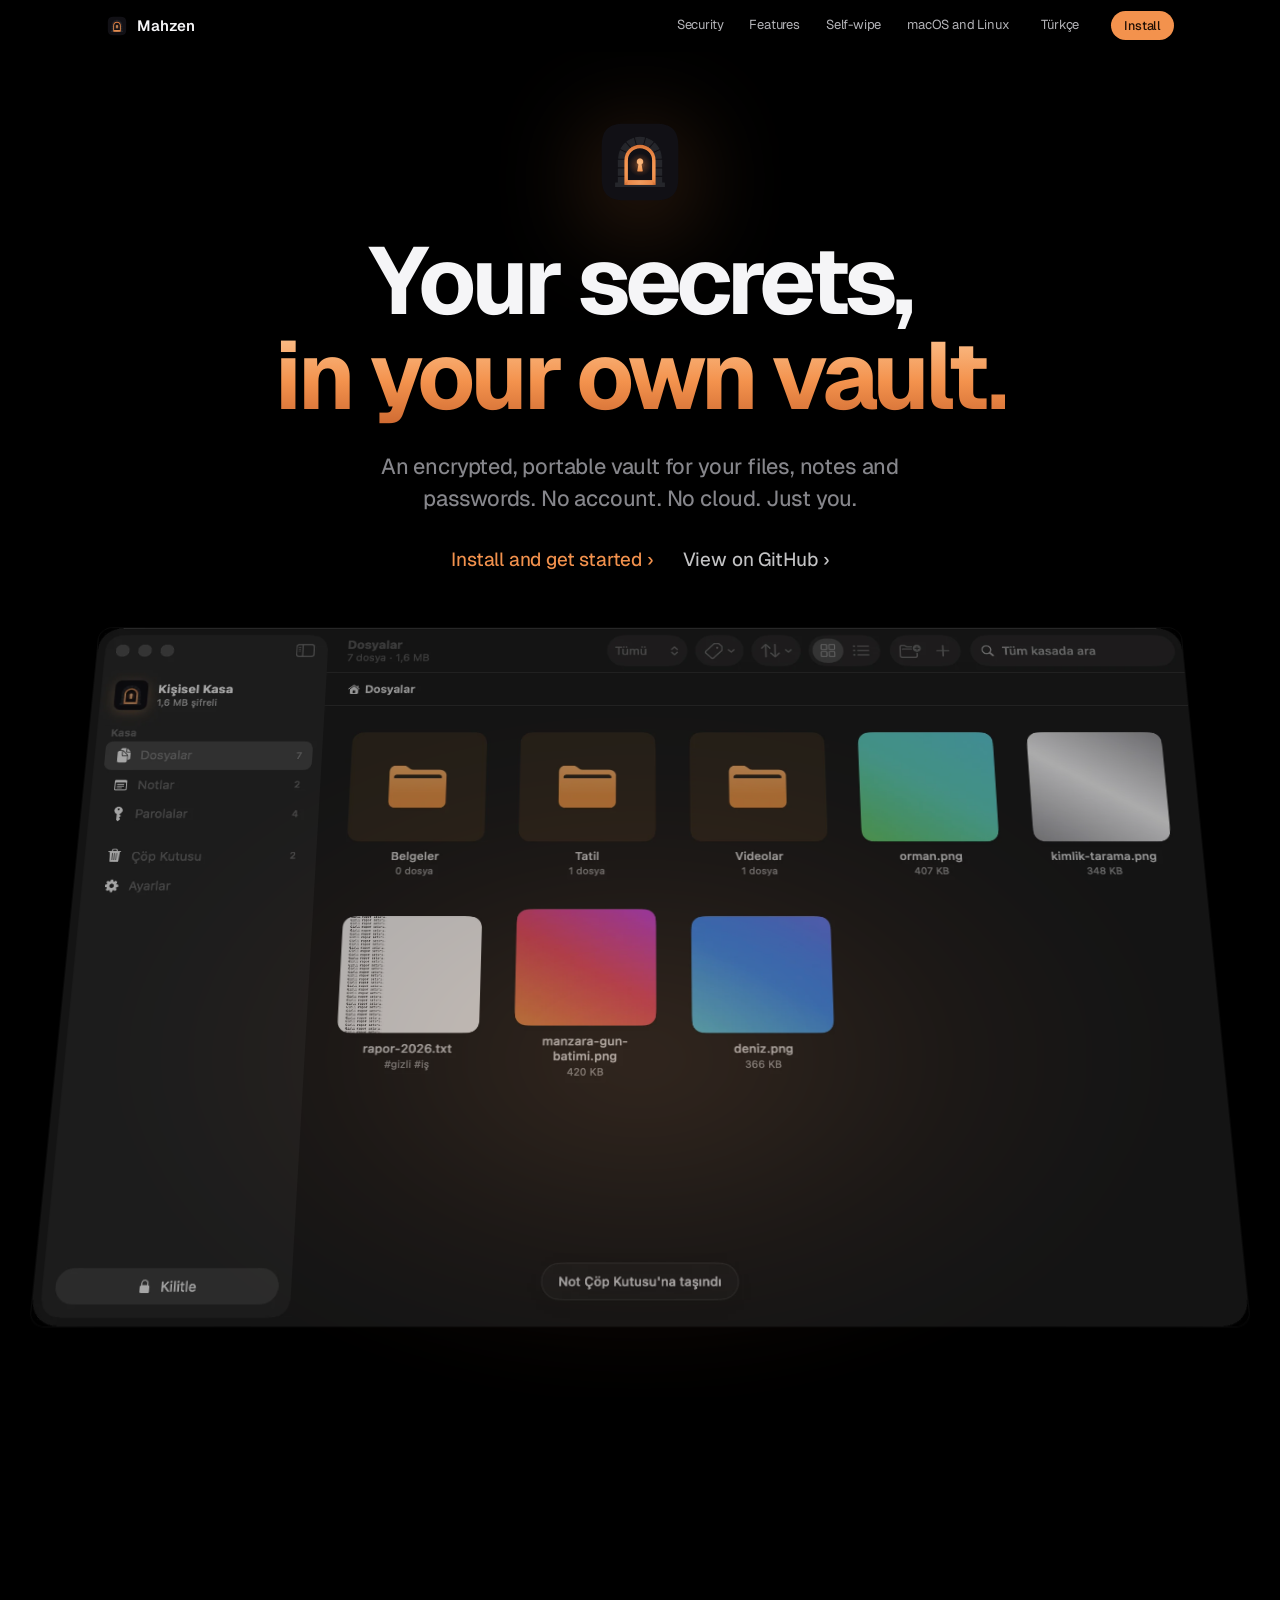
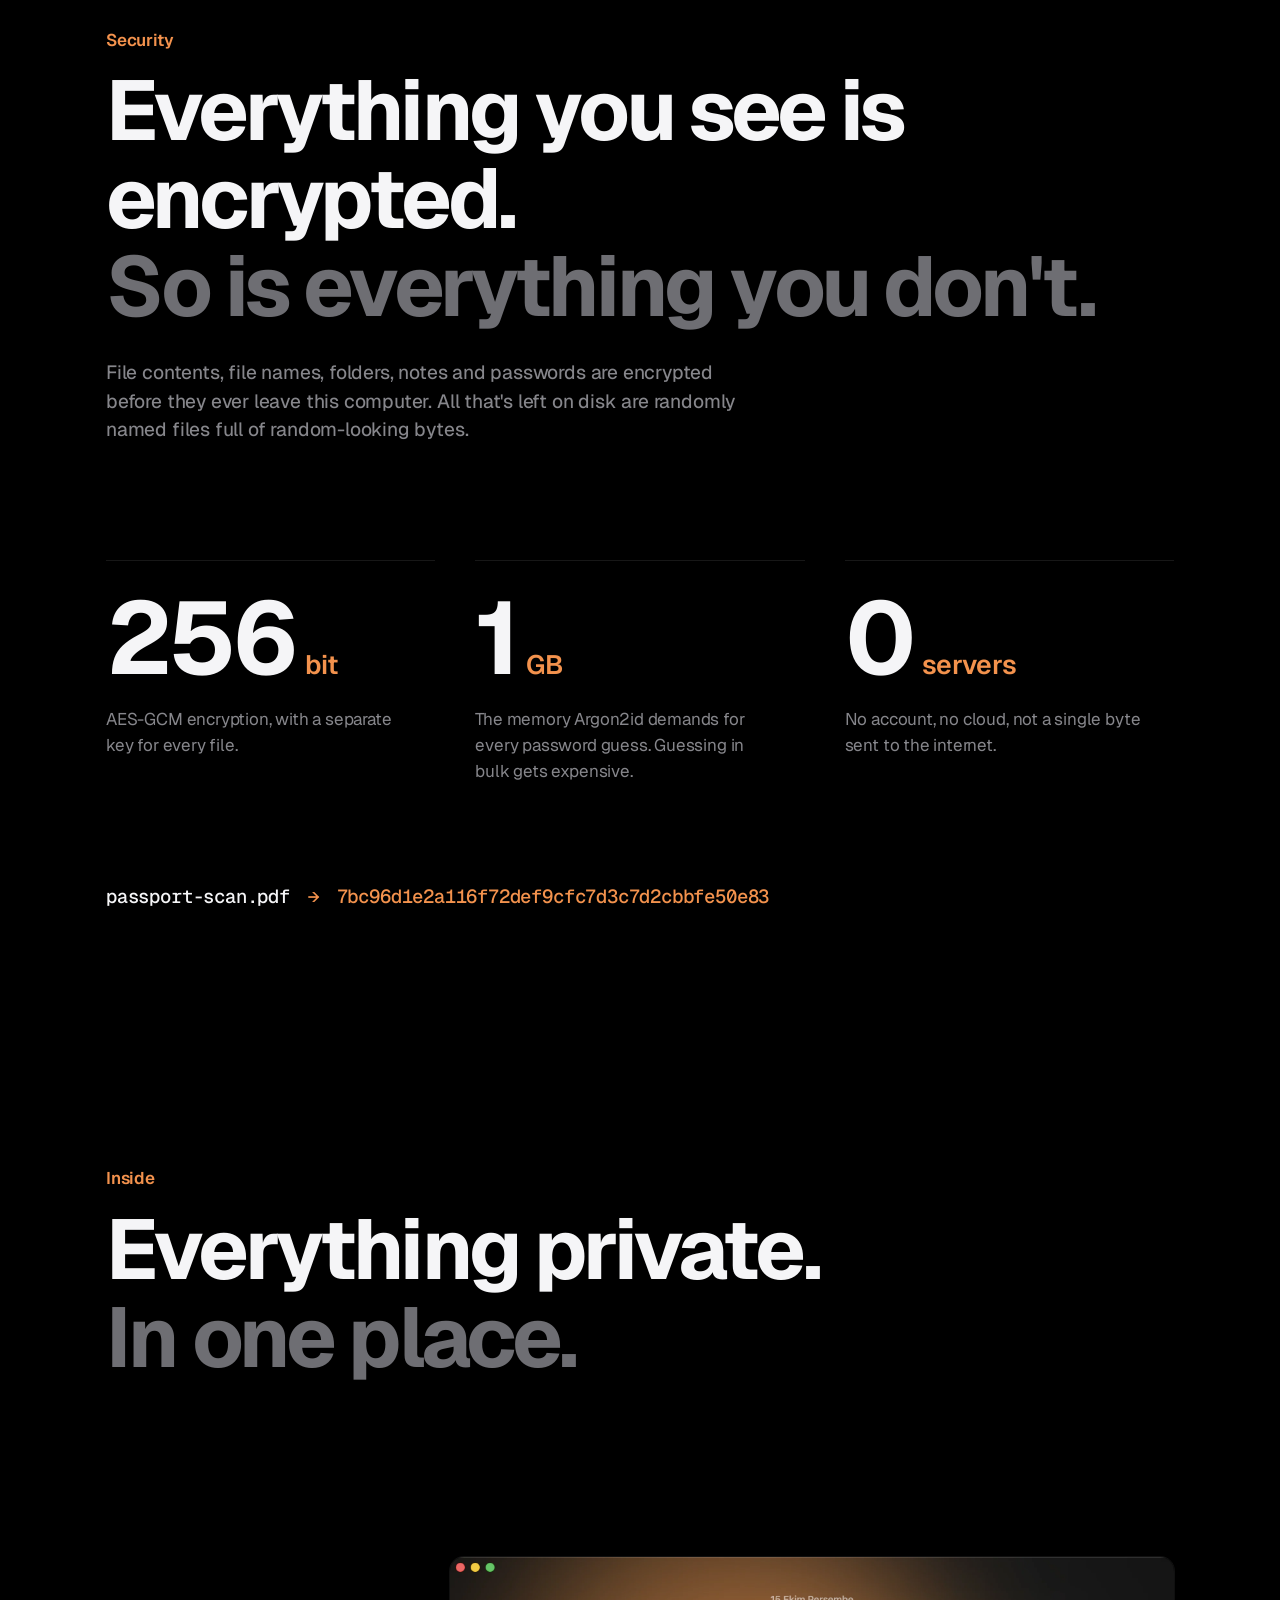
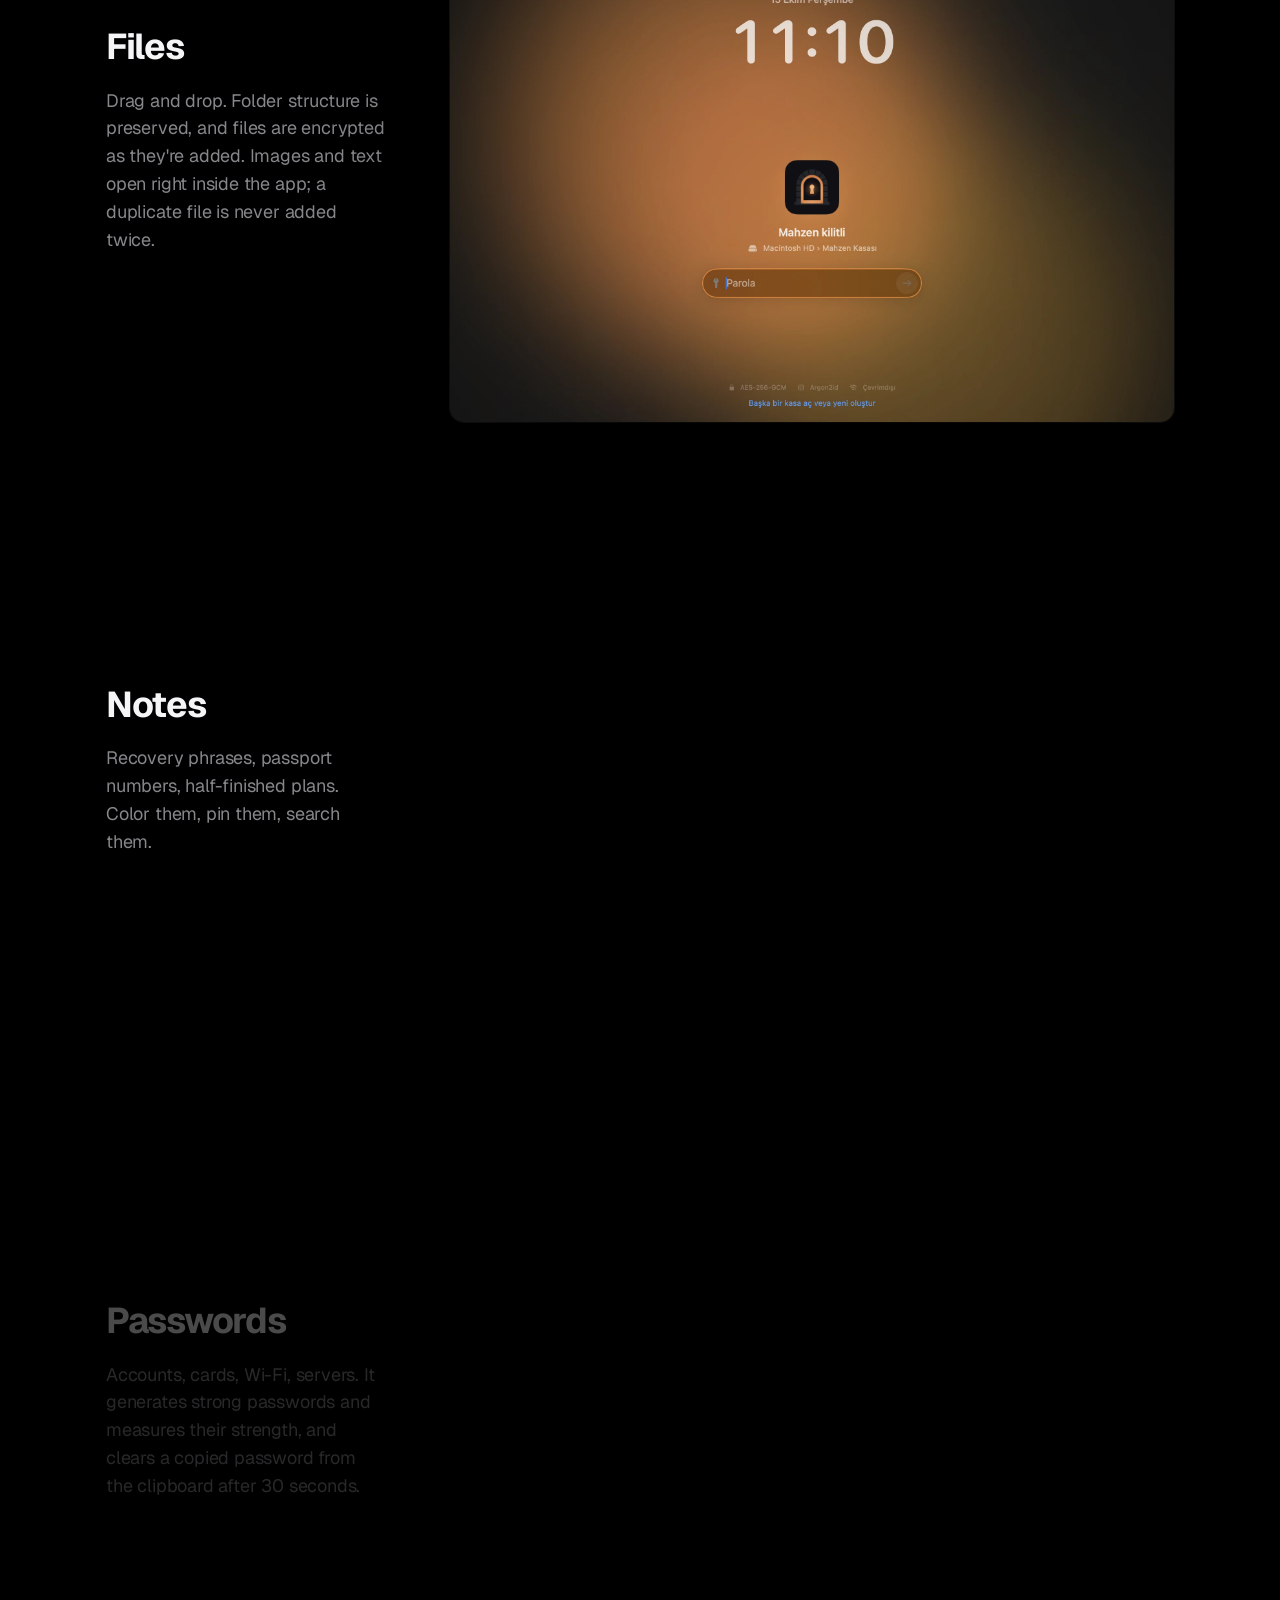
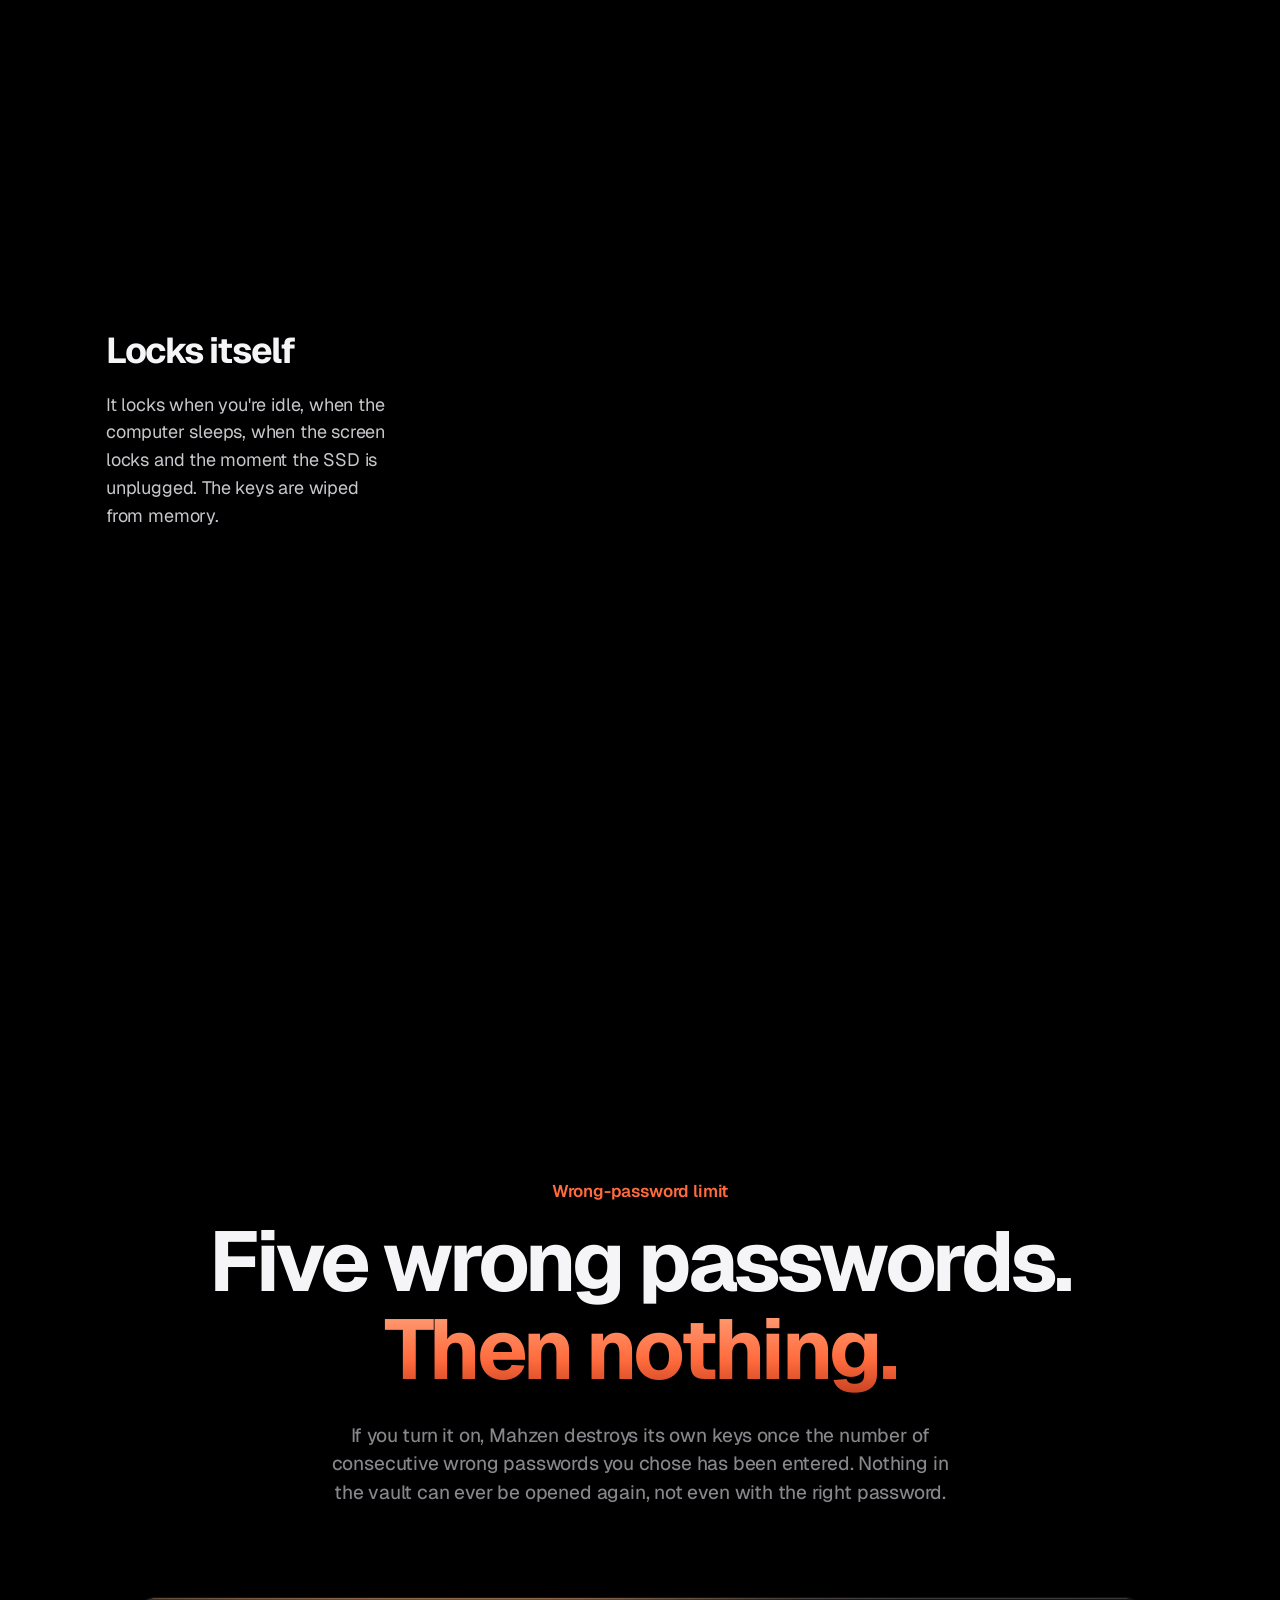
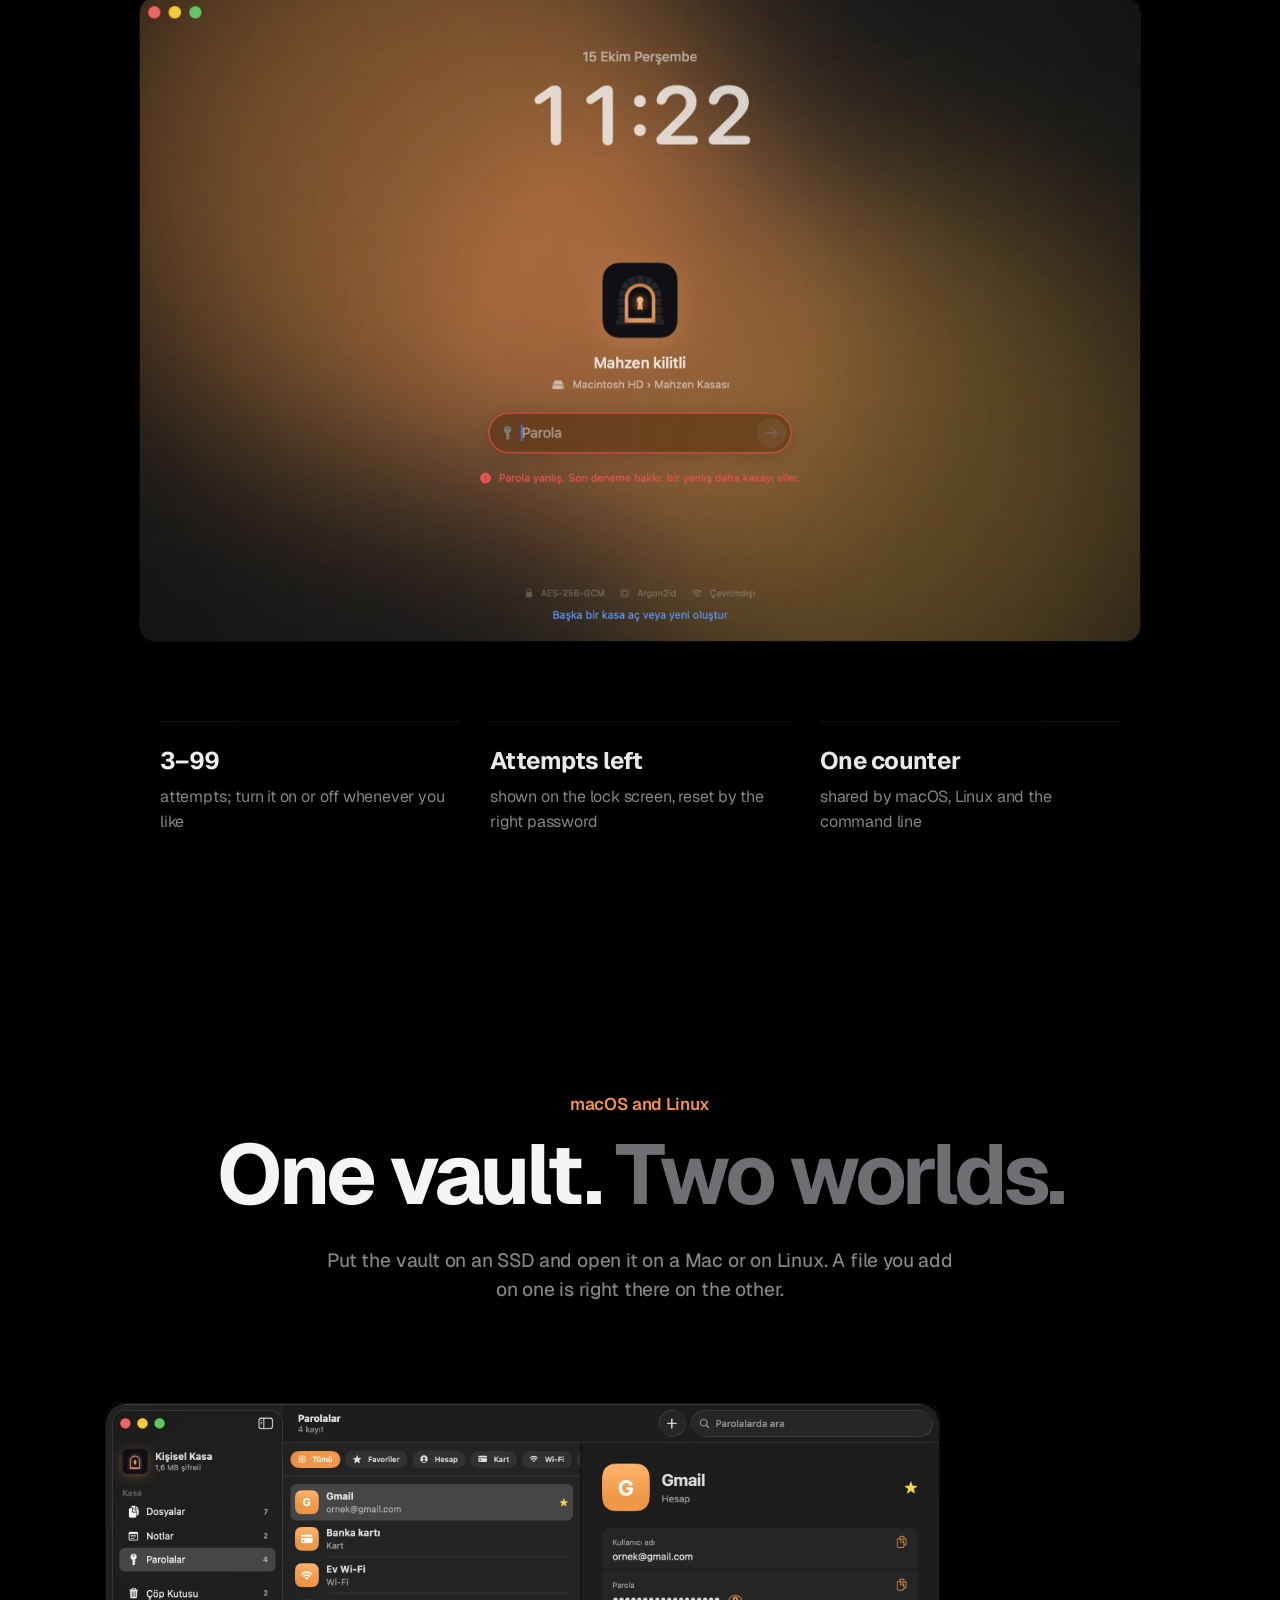
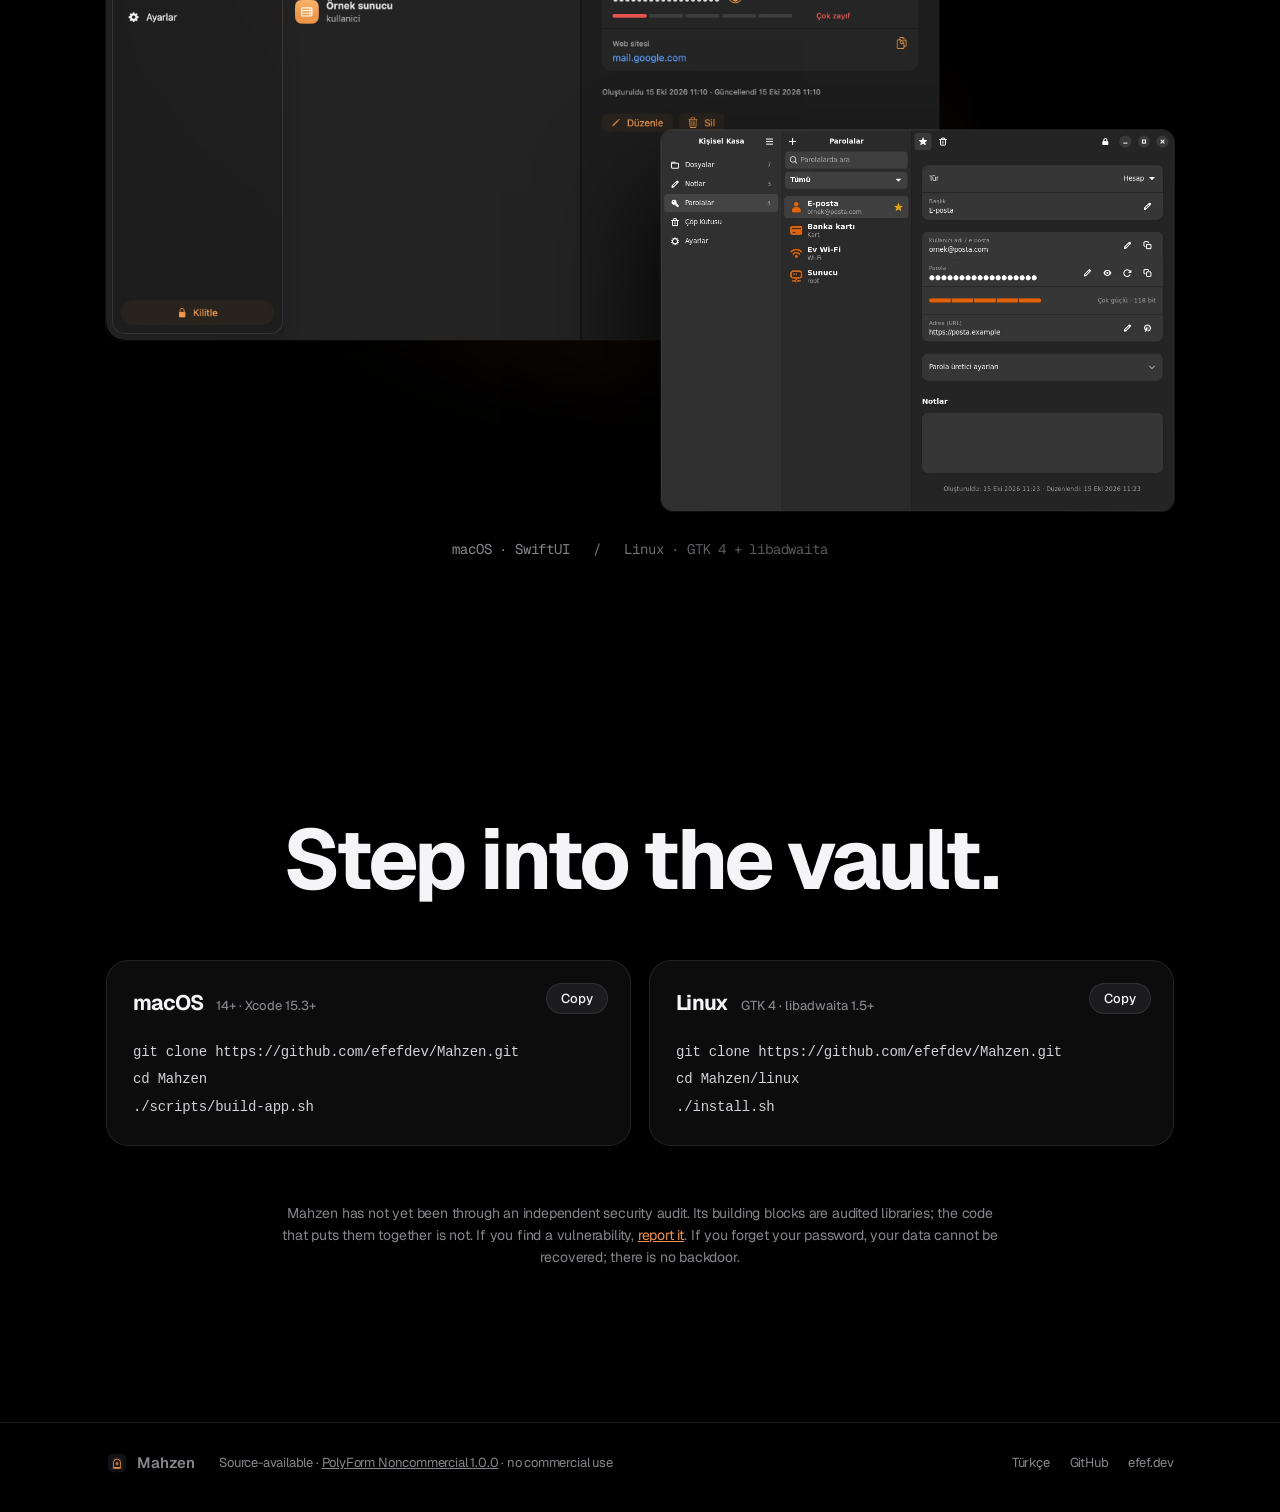
==== site/en/index.html @ 09caa836 "Tanıtım sitesi: İngilizce sayfa (/en/) ve dil bağlantısı" ====
<!doctype html>
<html lang="en">
<head>
  <meta charset="utf-8">
  <meta name="viewport" content="width=device-width, initial-scale=1">
  <title>Mahzen — Your secrets, in your own vault.</title>
  <meta name="description" content="Mahzen is an offline vault that keeps your files, notes and passwords in a single encrypted folder. AES-256-GCM and Argon2id. macOS and Linux.">
  <meta name="theme-color" content="#000000">
  <link rel="canonical" href="https://mahzen.efef.dev/en/">
  <link rel="alternate" hreflang="tr" href="https://mahzen.efef.dev/">
  <link rel="alternate" hreflang="en" href="https://mahzen.efef.dev/en/">
  <link rel="alternate" hreflang="x-default" href="https://mahzen.efef.dev/">
  <link rel="icon" href="../img/mahzen-logo.svg" type="image/svg+xml">
  <meta property="og:type" content="website">
  <meta property="og:locale" content="en_US">
  <meta property="og:locale:alternate" content="tr_TR">
  <meta property="og:url" content="https://mahzen.efef.dev/en/">
  <meta property="og:title" content="Mahzen — Your secrets, in your own vault.">
  <meta property="og:description" content="An offline, encrypted, portable vault for files, notes and passwords. macOS and Linux.">
  <meta property="og:image" content="https://mahzen.efef.dev/img/og.png">
  <meta name="twitter:card" content="summary_large_image">
  <link rel="preconnect" href="https://fonts.googleapis.com">
  <link rel="preconnect" href="https://fonts.gstatic.com" crossorigin>
  <link href="https://fonts.googleapis.com/css2?family=Geist:wght@300..800&family=Geist+Mono:wght@400;500&display=swap" rel="stylesheet">
  <link rel="stylesheet" href="../style.css">
</head>
<body>
  <header class="nav" id="nav">
    <div class="nav-in">
      <a class="brand" href="#top" aria-label="Mahzen, back to top"><img src="../img/mahzen-logo.svg" alt="" width="22" height="22">Mahzen</a>
      <nav aria-label="Sections">
        <a href="#security">Security</a>
        <a href="#features">Features</a>
        <a href="#wipe">Self-wipe</a>
        <a href="#systems">macOS and Linux</a>
      </nav>
      <a class="nav-dil" href="../" lang="tr" hreflang="tr" data-dil="tr">Türkçe</a>
      <a class="nav-btn" href="#install">Install</a>
    </div>
  </header>

  <main id="top">
    <!-- 1. INTRO -->
    <section class="hero">
      <div class="hero-copy">
        <img class="hero-icon" src="../img/mahzen-logo.svg" alt="Mahzen logo" width="112" height="112">
        <h1>Your secrets, <br class="br-m"><span class="glow-text nowrap">in your own vault.</span></h1>
        <p class="hero-sub">An encrypted, portable vault for your files, notes and passwords.
          <span class="nowrap">No account. No cloud.</span> <span class="nowrap">Just you.</span></p>
        <p class="links">
          <a class="link-fire" href="#install">Install and get started <span aria-hidden="true">›</span></a>
          <a class="link" href="https://github.com/efefdev/Mahzen" rel="noopener">View on GitHub <span aria-hidden="true">›</span></a>
        </p>
      </div>
      <div class="stage" id="heroStage">
        <div class="stage-light" aria-hidden="true"></div>
        <img class="shot shot-hero" src="../img/mac-dosyalar.webp" alt="Mahzen's Files screen on macOS" width="2240" height="1440" fetchpriority="high">
      </div>
    </section>

    <!-- 2. SECURITY, IN NUMBERS -->
    <section class="statement" id="security">
      <p class="eyebrow">Security</p>
      <h2 class="big">Everything you see is encrypted.<br><span class="dim">So is everything you don't.</span></h2>
      <p class="statement-sub">File contents, file names, folders, notes and passwords are encrypted before they ever leave this computer.
        All that's left on disk are randomly named files full of random-looking bytes.</p>

      <dl class="numbers">
        <div><dt><span class="count" data-to="256">256</span><small>bit</small></dt><dd>AES-GCM encryption, with a separate key for every file.</dd></div>
        <div><dt><span class="count" data-to="1">1</span><small>GB</small></dt><dd>The memory Argon2id demands for every password guess. Guessing in bulk gets expensive.</dd></div>
        <div><dt><span class="count" data-to="0">0</span><small>servers</small></dt><dd>No account, no cloud, not a single byte sent to the internet.</dd></div>
      </dl>

      <div class="cipher-line" aria-hidden="true">
        <span class="cl-plain" id="clText">passport-scan.pdf</span>
        <span class="cl-arrow">→</span>
        <span class="cl-hex" id="clHex">3f9a…</span>
      </div>
    </section>

    <!-- 3. FEATURES: fixed screen, changing content -->
    <section class="tour" id="features">
      <div class="tour-head">
        <p class="eyebrow">Inside</p>
        <h2 class="big">Everything private.<br><span class="dim">In one place.</span></h2>
      </div>
      <div class="tour-grid">
        <div class="tour-steps">
          <article class="step" data-shot="0">
            <h3>Files</h3>
            <p>Drag and drop. Folder structure is preserved, and files are encrypted as they're added. Images and text
              open right inside the app; a duplicate file is never added twice.</p>
          </article>
          <article class="step" data-shot="1">
            <h3>Notes</h3>
            <p>Recovery phrases, passport numbers, half-finished plans. Color them, pin them, search them.</p>
          </article>
          <article class="step" data-shot="2">
            <h3>Passwords</h3>
            <p>Accounts, cards, Wi-Fi, servers. It generates strong passwords and measures their strength, and clears
              a copied password from the clipboard after 30 seconds.</p>
          </article>
          <article class="step" data-shot="3">
            <h3>Locks itself</h3>
            <p>It locks when you're idle, when the computer sleeps, when the screen locks and the moment the SSD is
              unplugged. The keys are wiped from memory.</p>
          </article>
        </div>
        <div class="tour-sticky">
          <div class="tour-frame">
            <div class="stage-light small" aria-hidden="true"></div>
            <img class="shot tour-shot is-on" src="../img/mac-dosyalar.webp" alt="Files screen" width="2240" height="1440" loading="lazy">
            <img class="shot tour-shot" src="../img/mac-notlar.webp" alt="Notes screen" width="2240" height="1440" loading="lazy">
            <img class="shot tour-shot" src="../img/mac-parolalar.webp" alt="Passwords screen" width="2240" height="1440" loading="lazy">
            <img class="shot tour-shot" src="../img/mac-kilit.webp" alt="Lock screen" width="2240" height="1440" loading="lazy">
          </div>
        </div>
      </div>
    </section>

    <!-- 4. SELF-WIPE -->
    <section class="wipe" id="wipe">
      <div class="wipe-copy">
        <p class="eyebrow ember">Wrong-password limit</p>
        <h2 class="big">Five wrong passwords.<br><span class="ember-text">Then nothing.</span></h2>
        <p class="statement-sub">If you turn it on, Mahzen destroys its own keys once the number of consecutive wrong passwords
          you chose has been entered. Nothing in the vault can ever be opened again, not even with the right password.</p>
      </div>
      <div class="wipe-stage">
        <div class="stage-light ember" aria-hidden="true"></div>
        <img class="shot" src="../img/mac-son-hak.webp" alt="Lock screen: Wrong password. Last attempt: one more wrong password erases the vault." width="2240" height="1440" loading="lazy">
      </div>
      <ul class="facts">
        <li><b>3–99</b><span>attempts; turn it on or off whenever you like</span></li>
        <li><b>Attempts left</b><span>shown on the lock screen, reset by the right password</span></li>
        <li><b>One counter</b><span>shared by macOS, Linux and the command line</span></li>
      </ul>
    </section>

    <!-- 5. TWO SYSTEMS -->
    <section class="systems" id="systems">
      <p class="eyebrow">macOS and Linux</p>
      <h2 class="big">One vault. <span class="dim">Two worlds.</span></h2>
      <p class="statement-sub center">Put the vault on an SSD and open it on a Mac or on Linux. A file you add on one
        is right there on the other.</p>
      <div class="pair">
        <img class="shot pair-back" src="../img/linux-parolalar.webp" alt="Mahzen's Passwords screen on Linux" width="1024" height="760" loading="lazy">
        <img class="shot pair-front" src="../img/mac-parolalar.webp" alt="Mahzen's Passwords screen on macOS" width="2240" height="1440" loading="lazy">
      </div>
      <p class="caption">macOS · SwiftUI &nbsp;&nbsp;/&nbsp;&nbsp; Linux · GTK 4 + libadwaita</p>
    </section>

    <!-- 6. INSTALL -->
    <section class="install" id="install">
      <h2 class="big">Step into the vault.</h2>
      <div class="install-grid">
        <div class="cmd">
          <p class="cmd-os">macOS <small>14+ · Xcode 15.3+</small></p>
          <pre><code>git clone https://github.com/efefdev/Mahzen.git
cd Mahzen
./scripts/build-app.sh</code></pre>
          <button class="copy" data-copy="git clone https://github.com/efefdev/Mahzen.git && cd Mahzen && ./scripts/build-app.sh">Copy</button>
        </div>
        <div class="cmd">
          <p class="cmd-os">Linux <small>GTK 4 · libadwaita 1.5+</small></p>
          <pre><code>git clone https://github.com/efefdev/Mahzen.git
cd Mahzen/linux
./install.sh</code></pre>
          <button class="copy" data-copy="git clone https://github.com/efefdev/Mahzen.git && cd Mahzen/linux && ./install.sh">Copy</button>
        </div>
      </div>
      <p class="fine">Mahzen has not yet been through an independent security audit. Its building blocks are audited libraries;
        the code that puts them together is not. If you find a vulnerability, <a href="https://github.com/efefdev/Mahzen/blob/main/SECURITY.en.md" rel="noopener">report it</a>.
        If you forget your password, your data cannot be recovered; there is no backdoor.</p>
    </section>
  </main>

  <footer class="footer">
    <div class="footer-in">
      <a class="brand" href="#top"><img src="../img/mahzen-logo.svg" alt="" width="22" height="22">Mahzen</a>
      <p>Source-available · <a href="https://github.com/efefdev/Mahzen/blob/main/LICENSE" rel="noopener">PolyForm Noncommercial 1.0.0</a> · no commercial use</p>
      <p class="footer-links"><a href="../" lang="tr" hreflang="tr" data-dil="tr">Türkçe</a><a href="https://github.com/efefdev/Mahzen" rel="noopener">GitHub</a><a href="https://efef.dev" rel="noopener">efef.dev</a></p>
    </div>
  </footer>

  <script src="../main.js" defer></script>
</body>
</html>
---- site/style.css ----
/* Mahzen tanıtım sitesi — premium ve sade; siyah zemin, turuncu ışık */

:root {
  --bg: #000;
  --text: #f5f5f7;
  --muted: #86868b;
  --faint: #6e6e73;
  --line: rgba(255, 255, 255, 0.09);
  --fire: #f3924d;
  --fire-hi: #ffb877;
  --fire-lo: #c55f2a;
  --ember: #ff6b3d;
  --sans: "Geist", -apple-system, BlinkMacSystemFont, "SF Pro Display", system-ui, sans-serif;
  --mono: "Geist Mono", ui-monospace, "SF Mono", monospace;
  --pad: clamp(22px, 5vw, 56px);
  --max: 1180px;
  --h: 0; /* giriş görselinin açılma ilerlemesi (0…1) */
}

* { box-sizing: border-box; }
html { scroll-behavior: smooth; -webkit-text-size-adjust: 100%; overflow-x: clip; }
body {
  margin: 0; background: var(--bg); color: var(--text);
  font: 400 17px/1.55 var(--sans); letter-spacing: -0.011em;
  -webkit-font-smoothing: antialiased; text-rendering: optimizeLegibility;
}
img { display: block; max-width: 100%; height: auto; }
a { color: inherit; }
::selection { background: var(--fire); color: #1a0d05; }
:focus-visible { outline: 2px solid var(--fire); outline-offset: 4px; border-radius: 6px; }
.nowrap { white-space: nowrap; }
.br-m { display: none; }
@media (max-width: 700px) { .hero h1 .nowrap { white-space: normal; } .br-m { display: inline; } }

/* ÜST ÇUBUK */
.nav {
  position: fixed; inset: 0 0 auto; z-index: 50; height: 52px;
  background: rgba(0, 0, 0, 0.72);
  backdrop-filter: saturate(180%) blur(20px); -webkit-backdrop-filter: saturate(180%) blur(20px);
  border-bottom: 1px solid transparent; transition: border-color .3s;
}
.nav.scrolled { border-bottom-color: var(--line); }
.nav-in { display: flex; align-items: center; gap: 32px; height: 100%; max-width: var(--max); margin: 0 auto; padding: 0 var(--pad); }
.brand { display: inline-flex; align-items: center; gap: 9px; font-weight: 600; font-size: 15px; text-decoration: none; letter-spacing: -.01em; }
.brand img { border-radius: 6px; }
.nav nav { display: flex; gap: 26px; margin-left: auto; }
.nav nav a { font-size: 13px; color: #d2d2d7; text-decoration: none; opacity: .85; transition: opacity .2s, color .2s; }
.nav nav a:hover { opacity: 1; color: #fff; }
.nav-dil { font-size: 13px; color: #d2d2d7; text-decoration: none; opacity: .85; transition: opacity .2s, color .2s; }
.nav-dil:hover { opacity: 1; color: #fff; }
.nav-btn {
  font-size: 12.5px; font-weight: 500; text-decoration: none; padding: 5px 13px; border-radius: 999px;
  background: var(--fire); color: #1d0e04; transition: background .2s;
}
.nav-btn:hover { background: var(--fire-hi); }

/* ORTAK */
.eyebrow { margin: 0 0 14px; font-size: 17px; font-weight: 600; color: var(--fire); letter-spacing: -.01em; }
.eyebrow.ember { color: var(--ember); }
.big {
  margin: 0; font-weight: 700; letter-spacing: -0.045em; line-height: 1.04;
  font-size: clamp(42px, 6.6vw, 92px);
}
.dim { color: var(--faint); }
.statement-sub { max-width: 640px; margin: 28px 0 0; color: var(--muted); font-size: clamp(17px, 1.5vw, 21px); line-height: 1.5; font-weight: 450; }
.statement-sub.center { margin-inline: auto; text-align: center; }
.shot { border-radius: 14px; box-shadow: 0 50px 120px -30px rgba(0, 0, 0, .9), 0 0 0 1px rgba(255, 255, 255, .07); }
.stage-light {
  position: absolute; left: 50%; top: 55%; width: 120%; aspect-ratio: 1.6; transform: translate(-50%, -50%); z-index: -1;
  background: radial-gradient(closest-side, rgba(243, 146, 77, .38), rgba(197, 95, 42, .12) 45%, transparent 72%);
  filter: blur(30px); pointer-events: none;
}
.stage-light.small { width: 110%; opacity: .75; }
.stage-light.ember { background: radial-gradient(closest-side, rgba(255, 107, 61, .45), rgba(197, 60, 30, .14) 45%, transparent 72%); }

.reveal { opacity: 0; transform: translateY(40px); transition: opacity 1.1s cubic-bezier(.16, 1, .3, 1), transform 1.1s cubic-bezier(.16, 1, .3, 1); }
.reveal.in { opacity: 1; transform: none; }

/* 1. GİRİŞ */
.hero { padding: 116px var(--pad) 0; text-align: center; overflow: hidden; }
.hero-copy { max-width: 900px; margin: 0 auto; }
.hero-icon {
  width: 92px; height: 92px; margin: 0 auto 26px; border-radius: 22px;
  filter: drop-shadow(0 18px 50px rgba(243, 146, 77, .35));
  animation: rise 1.2s cubic-bezier(.16, 1, .3, 1) both;
}
.hero h1 {
  margin: 0; font-weight: 700; letter-spacing: -0.05em; line-height: 1;
  font-size: clamp(44px, 7.4vw, 108px);
  animation: rise 1.2s .08s cubic-bezier(.16, 1, .3, 1) both;
}
.glow-text {
  background: linear-gradient(180deg, #ffd3a6 0%, var(--fire) 55%, var(--fire-lo) 100%);
  -webkit-background-clip: text; background-clip: text; color: transparent;
}
.hero-sub {
  max-width: 620px; margin: 28px auto 0; color: var(--muted);
  font-size: clamp(18px, 1.7vw, 23px); line-height: 1.45; font-weight: 450;
  animation: rise 1.2s .16s cubic-bezier(.16, 1, .3, 1) both;
}
.links { display: flex; gap: 30px; justify-content: center; flex-wrap: wrap; margin: 30px 0 0; animation: rise 1.2s .24s cubic-bezier(.16, 1, .3, 1) both; }
.link, .link-fire { font-size: 19px; text-decoration: none; font-weight: 450; }
.link-fire { color: var(--fire); }
.link { color: var(--text); opacity: .8; }
.link:hover, .link-fire:hover { text-decoration: underline; text-underline-offset: 4px; }
@keyframes rise { from { opacity: 0; transform: translateY(26px); } }

.stage { position: relative; isolation: isolate; max-width: var(--max); margin: clamp(48px, 6vw, 72px) auto 0; perspective: 1800px; }
.shot-hero {
  width: 100%; transform-origin: 50% 0%;
  transform: rotateX(calc((1 - var(--h)) * 24deg)) scale(calc(.9 + var(--h) * .1)) translateY(calc((1 - var(--h)) * -30px));
  opacity: calc(.55 + var(--h) * .45);
  will-change: transform;
}

/* 2. GÜVENLİK */
.statement { max-width: var(--max); margin: 0 auto; padding: clamp(140px, 18vw, 230px) var(--pad) 0; }
.numbers { display: grid; grid-template-columns: repeat(3, minmax(0, 1fr)); gap: 40px; margin: clamp(70px, 9vw, 120px) 0 0; }
.numbers div { padding-top: 26px; border-top: 1px solid var(--line); }
.numbers dt { display: flex; align-items: baseline; gap: 10px; font-weight: 700; letter-spacing: -.05em; line-height: 1; font-size: clamp(64px, 8vw, 112px); }
.numbers dt small { font-size: .26em; letter-spacing: -.01em; font-weight: 600; color: var(--fire); }
.numbers dd { margin: 16px 0 0; color: var(--muted); font-size: 17px; max-width: 300px; }
.cipher-line {
  display: flex; align-items: center; gap: 18px; flex-wrap: wrap; margin-top: clamp(60px, 8vw, 100px);
  font: 500 clamp(15px, 1.6vw, 19px)/1.3 var(--mono); color: var(--muted);
}
.cl-plain { color: var(--text); }
.cl-arrow { color: var(--fire); }
.cl-hex { color: var(--fire); word-break: break-all; }

/* 3. ÖZELLİKLER */
.tour { max-width: var(--max); margin: 0 auto; padding: clamp(160px, 20vw, 260px) var(--pad) 0; }
.tour-grid { display: grid; grid-template-columns: minmax(0, .62fr) minmax(0, 1.6fr); gap: clamp(30px, 5vw, 70px); margin-top: 40px; }
.tour-steps { padding-bottom: 20vh; }
.step { min-height: 70vh; display: flex; flex-direction: column; justify-content: center; opacity: .3; transition: opacity .5s; }
.step.is-on { opacity: 1; }
.step h3 { margin: 0 0 12px; font-size: clamp(28px, 2.8vw, 40px); font-weight: 700; letter-spacing: -.035em; }
.step p { margin: 0; color: var(--muted); font-size: 18px; max-width: 380px; }
.step.is-on p { color: #c7c7cc; }
.tour-sticky { position: relative; }
.tour-frame { position: sticky; top: calc(50vh - min(26vw, 340px) * .64 - 10px); isolation: isolate; aspect-ratio: 2240 / 1440; margin-top: 15vh; }
.tour-shot { position: absolute; inset: 0; width: 100%; opacity: 0; transform: scale(.985); transition: opacity .6s ease, transform .8s cubic-bezier(.16, 1, .3, 1); }
.tour-shot.is-on { opacity: 1; transform: none; }

/* 4. KENDİNİ SİLME */
.wipe { max-width: var(--max); margin: 0 auto; padding: clamp(160px, 20vw, 260px) var(--pad) 0; text-align: center; }
.wipe-copy .statement-sub { margin-inline: auto; }
.ember-text { background: linear-gradient(180deg, #ffb08a, var(--ember) 60%, #b8361a); -webkit-background-clip: text; background-clip: text; color: transparent; }
.wipe-stage { position: relative; isolation: isolate; margin: clamp(56px, 8vw, 90px) auto 0; max-width: 1000px; }
.facts { list-style: none; display: grid; grid-template-columns: repeat(3, minmax(0, 1fr)); gap: 30px; padding: 0; margin: clamp(56px, 7vw, 80px) auto 0; max-width: 960px; text-align: left; }
.facts li { padding-top: 20px; border-top: 1px solid var(--line); }
.facts b { display: block; font-size: 24px; letter-spacing: -.03em; }
.facts span { display: block; margin-top: 6px; color: var(--muted); font-size: 16px; }

/* 5. İKİ SİSTEM */
.systems { max-width: var(--max); margin: 0 auto; padding: clamp(160px, 20vw, 260px) var(--pad) 0; text-align: center; }
.pair { position: relative; isolation: isolate; margin: clamp(60px, 8vw, 100px) auto 0; padding: 0 22% 16% 0; }
.pair::before { content: ""; position: absolute; inset: 10% 0 0; z-index: -1; background: radial-gradient(closest-side, rgba(243, 146, 77, .3), transparent 70%); filter: blur(30px); }
.pair-back { position: absolute; right: 0; bottom: 0; z-index: 2; width: 48%; border-radius: 12px; box-shadow: -30px 40px 100px -20px rgba(0, 0, 0, .95), 0 0 0 1px rgba(255, 255, 255, .1); }
.pair-front { position: relative; width: 100%; }
.caption { margin: 28px 0 0; color: var(--muted); font-size: 14px; font-family: var(--mono); }

/* 6. KURULUM */
.install { max-width: var(--max); margin: 0 auto; padding: clamp(160px, 20vw, 260px) var(--pad) clamp(100px, 12vw, 160px); text-align: center; }
.install-grid { display: grid; grid-template-columns: repeat(2, minmax(0, 1fr)); gap: 18px; margin: 56px 0 0; text-align: left; }
.cmd { position: relative; padding: 26px 26px 24px; border-radius: 22px; background: #0c0c0d; border: 1px solid var(--line); }
.cmd-os { margin: 0 0 18px; font-size: 21px; font-weight: 700; letter-spacing: -.03em; }
.cmd-os small { margin-left: 8px; font-size: 13px; font-weight: 450; color: var(--muted); letter-spacing: 0; }
.cmd pre { margin: 0; overflow-x: auto; font: 14px/1.9 var(--mono); color: #d2d2d7; }
.copy {
  position: absolute; top: 22px; right: 22px; font: 500 13px var(--sans); color: var(--text); cursor: pointer;
  padding: 6px 14px; border-radius: 999px; border: 1px solid var(--line); background: #1c1c1e; transition: background .2s, color .2s;
}
.copy:hover { background: #2c2c2e; }
.copy.ok { background: var(--fire); color: #1d0e04; border-color: transparent; }
.fine { max-width: 720px; margin: 56px auto 0; color: var(--muted); font-size: 14px; line-height: 1.6; }
.fine a { color: var(--fire); }

/* ALT BİLGİ */
.footer { border-top: 1px solid var(--line); }
.footer-in { display: flex; align-items: center; gap: 24px; flex-wrap: wrap; max-width: var(--max); margin: 0 auto; padding: 28px var(--pad) 40px; color: var(--muted); font-size: 13px; }
.footer-in p { margin: 0; }
.footer-in a { color: var(--muted); }
.footer-links { display: flex; gap: 20px; margin-left: auto !important; }
.footer-links a { text-decoration: none; }
.footer-links a:hover { color: var(--text); }

/* DUYARLI */
@media (max-width: 900px) {
  .nav nav { display: none; }
  .nav-dil { margin-left: auto; }
  .numbers, .facts, .install-grid { grid-template-columns: minmax(0, 1fr); }
  .numbers { gap: 28px; }
  .tour-grid { grid-template-columns: minmax(0, 1fr); }
  .tour-sticky { order: -1; position: sticky; top: 64px; z-index: 2; }
  .tour-frame { position: relative; top: 0; margin-top: 0; }
  .tour-steps { padding-bottom: 0; }
  .step { min-height: 46vh; justify-content: flex-start; padding-top: 32px; }
  .pair { padding: 0 10% 24% 0; }
  .pair-back { width: 58%; }
  .footer-links { margin-left: 0 !important; }
}
@media (max-width: 520px) {
  .hero { padding-top: 104px; }
  .hero-icon { width: 88px; height: 88px; border-radius: 20px; }
  .links { gap: 22px; }
  .shot { border-radius: 9px; }
}

@media (prefers-reduced-motion: reduce) {
  *, *::before, *::after { animation: none !important; transition: none !important; scroll-behavior: auto !important; }
  .reveal { opacity: 1; transform: none; }
  :root { --h: 1; }
}
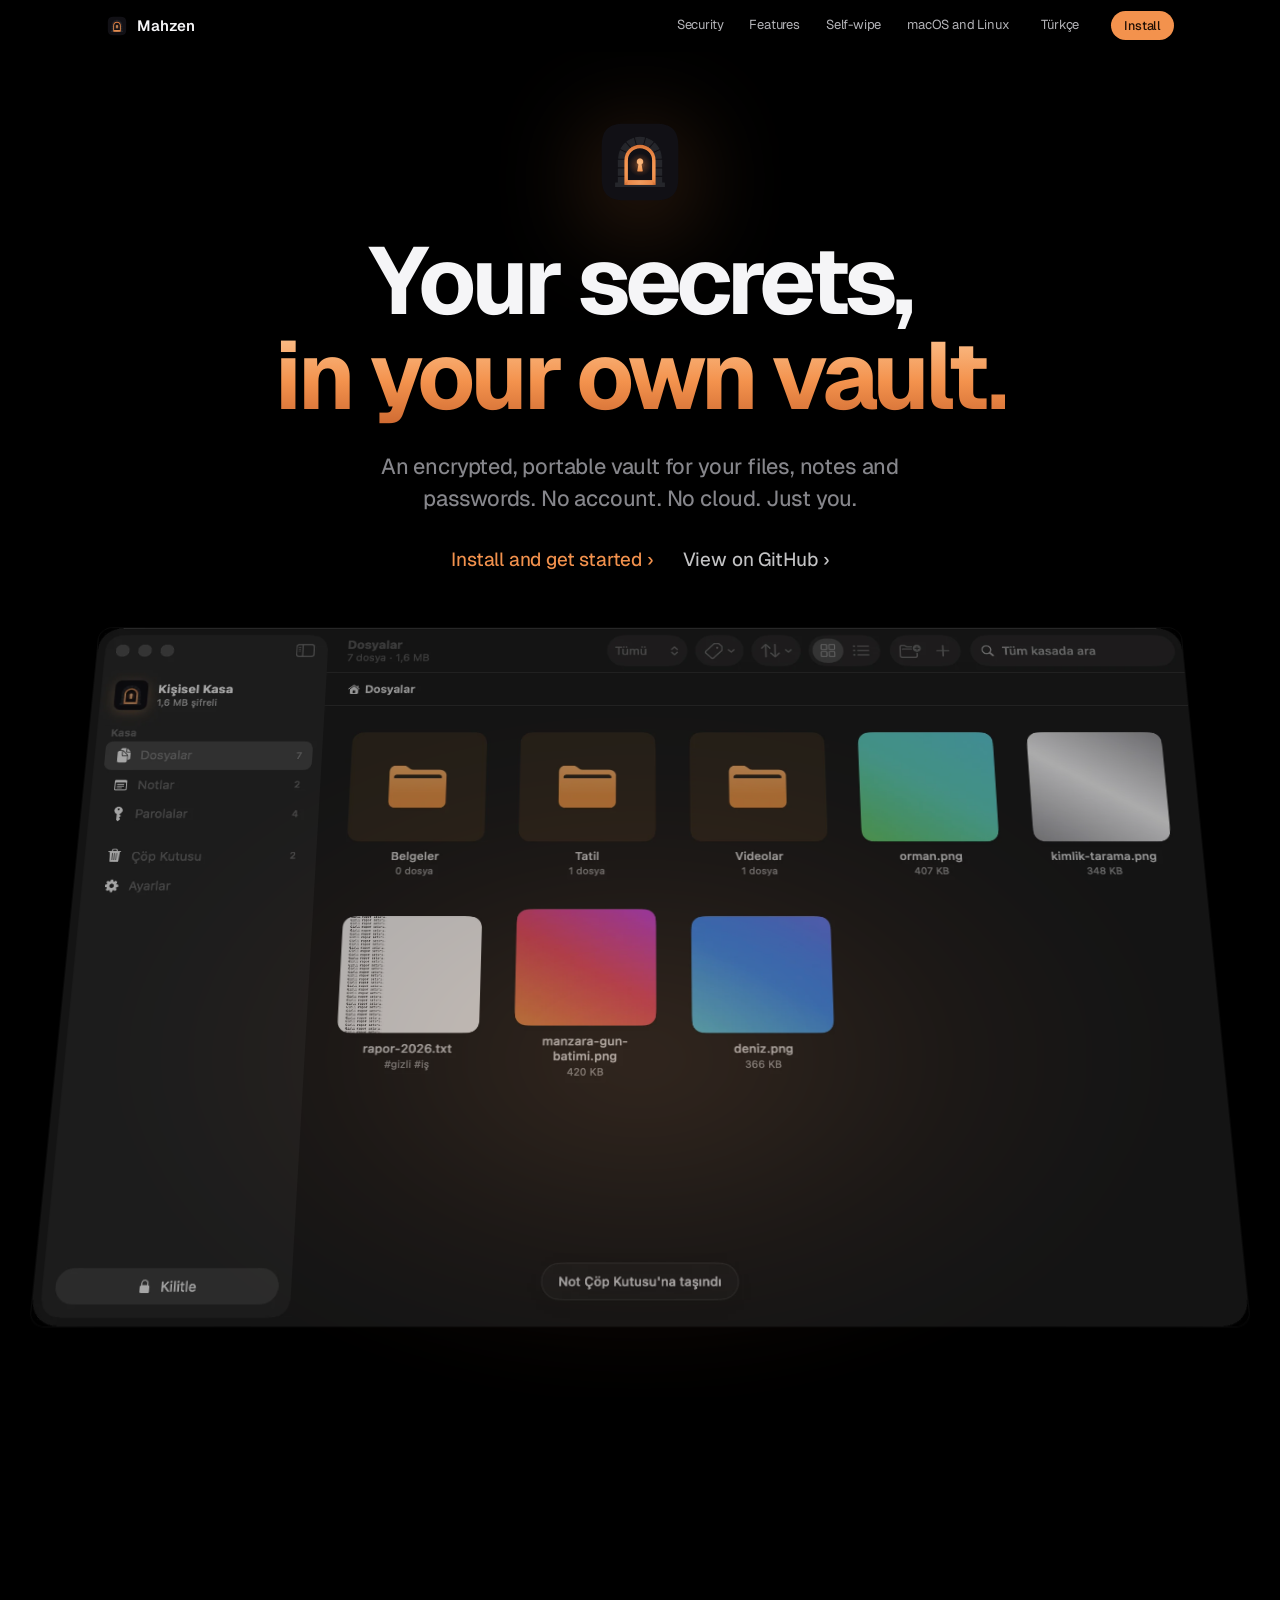
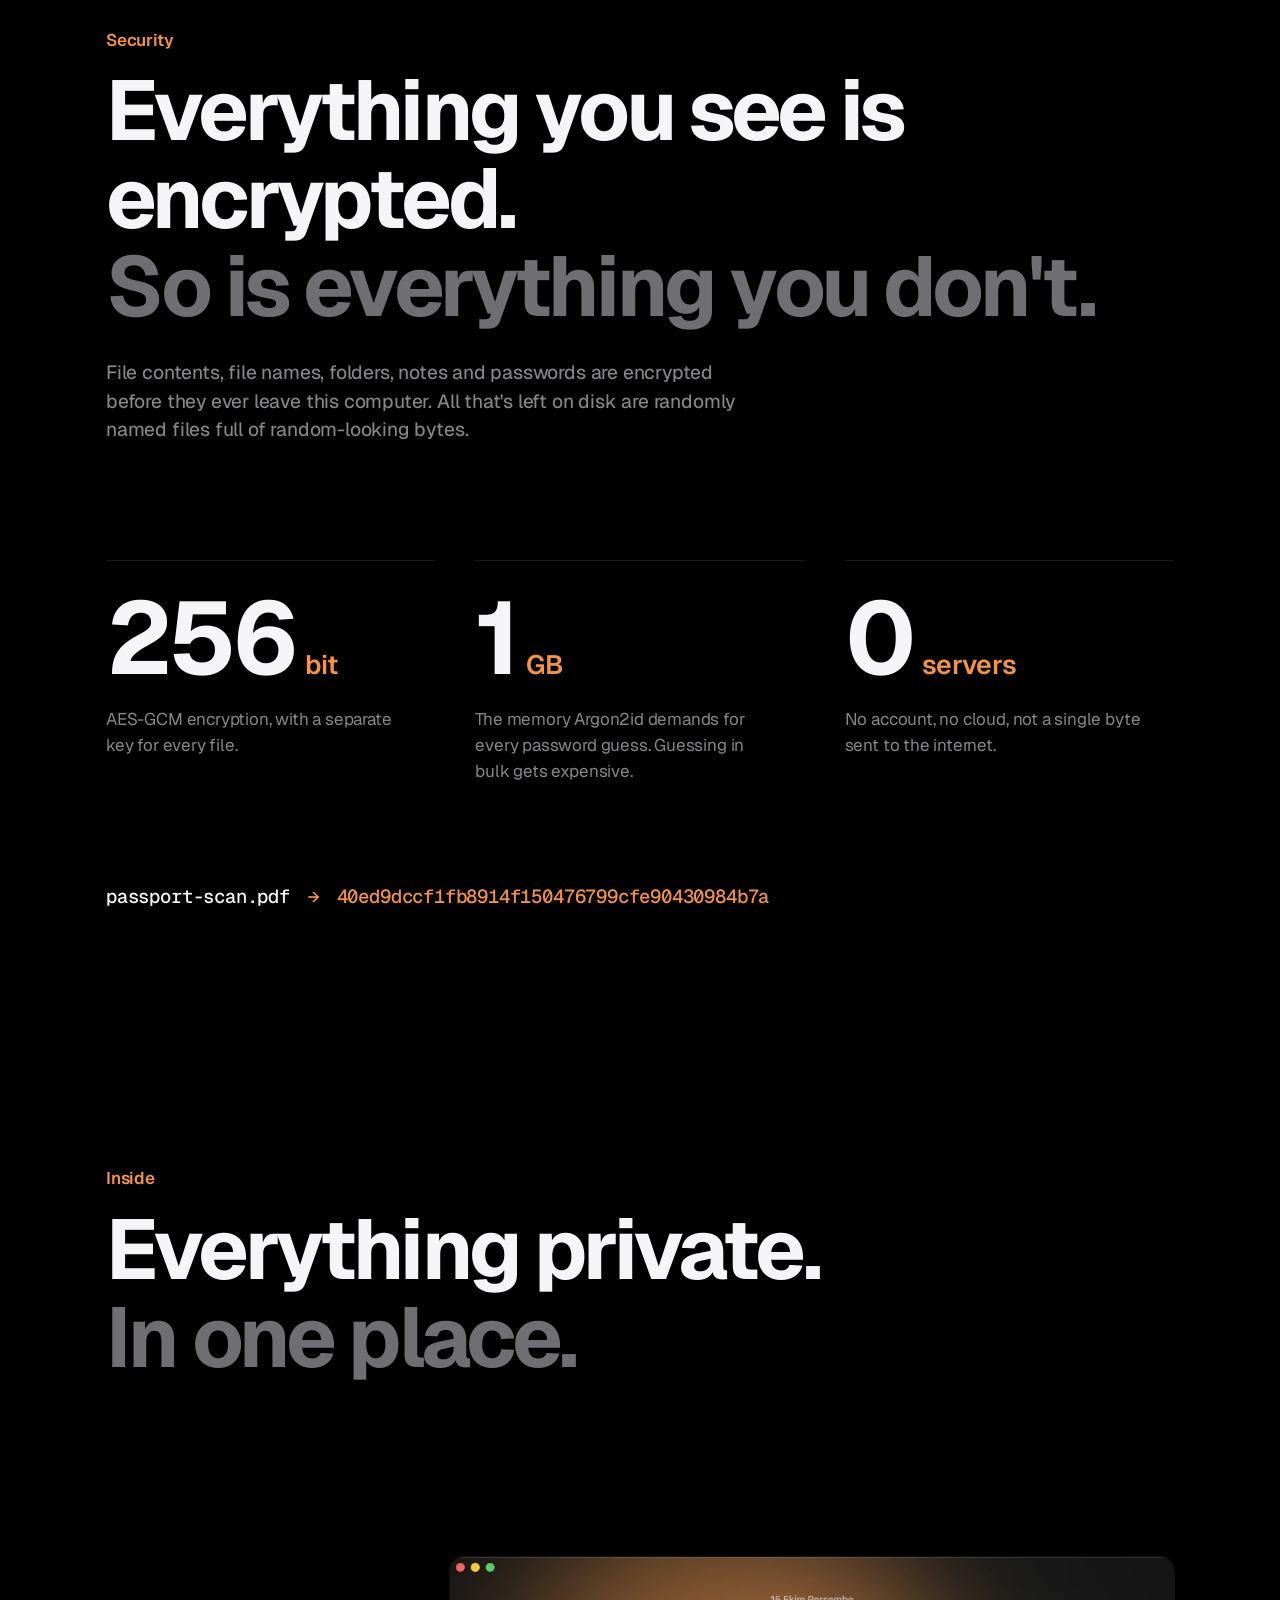
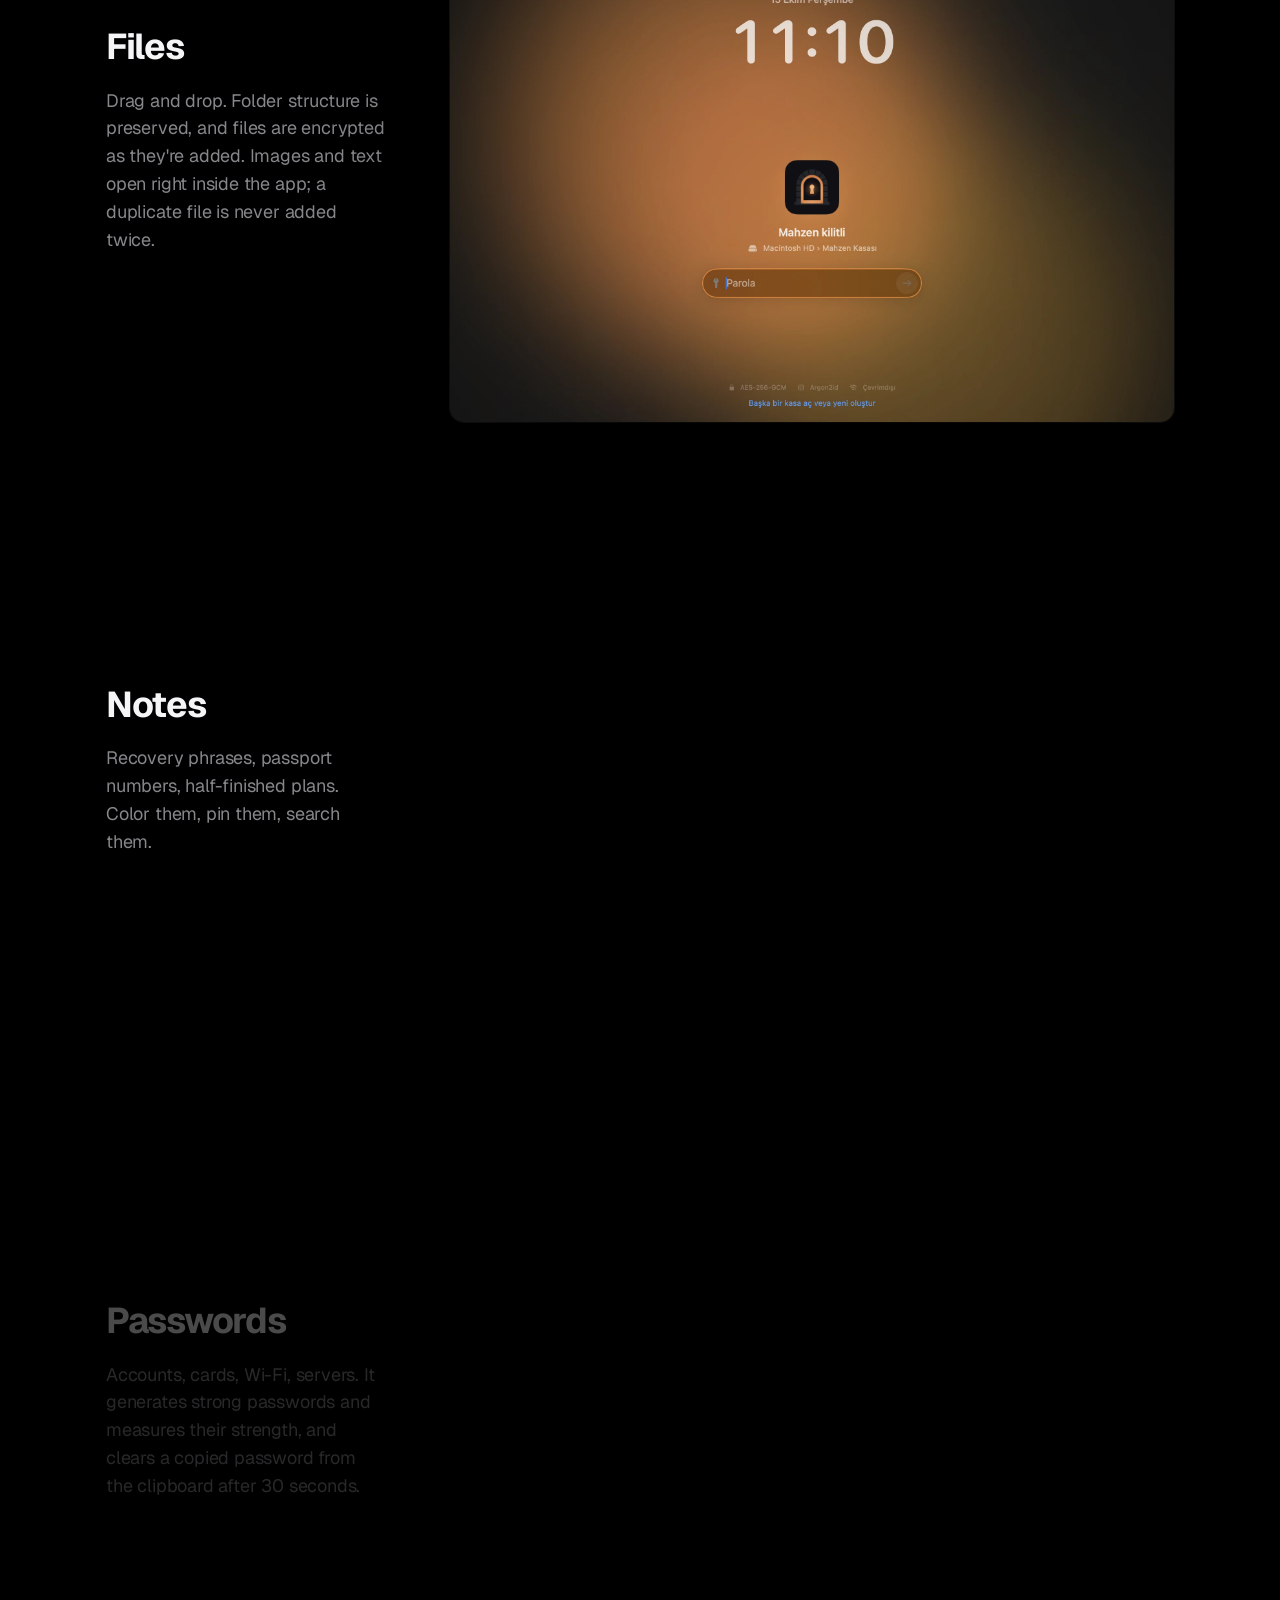
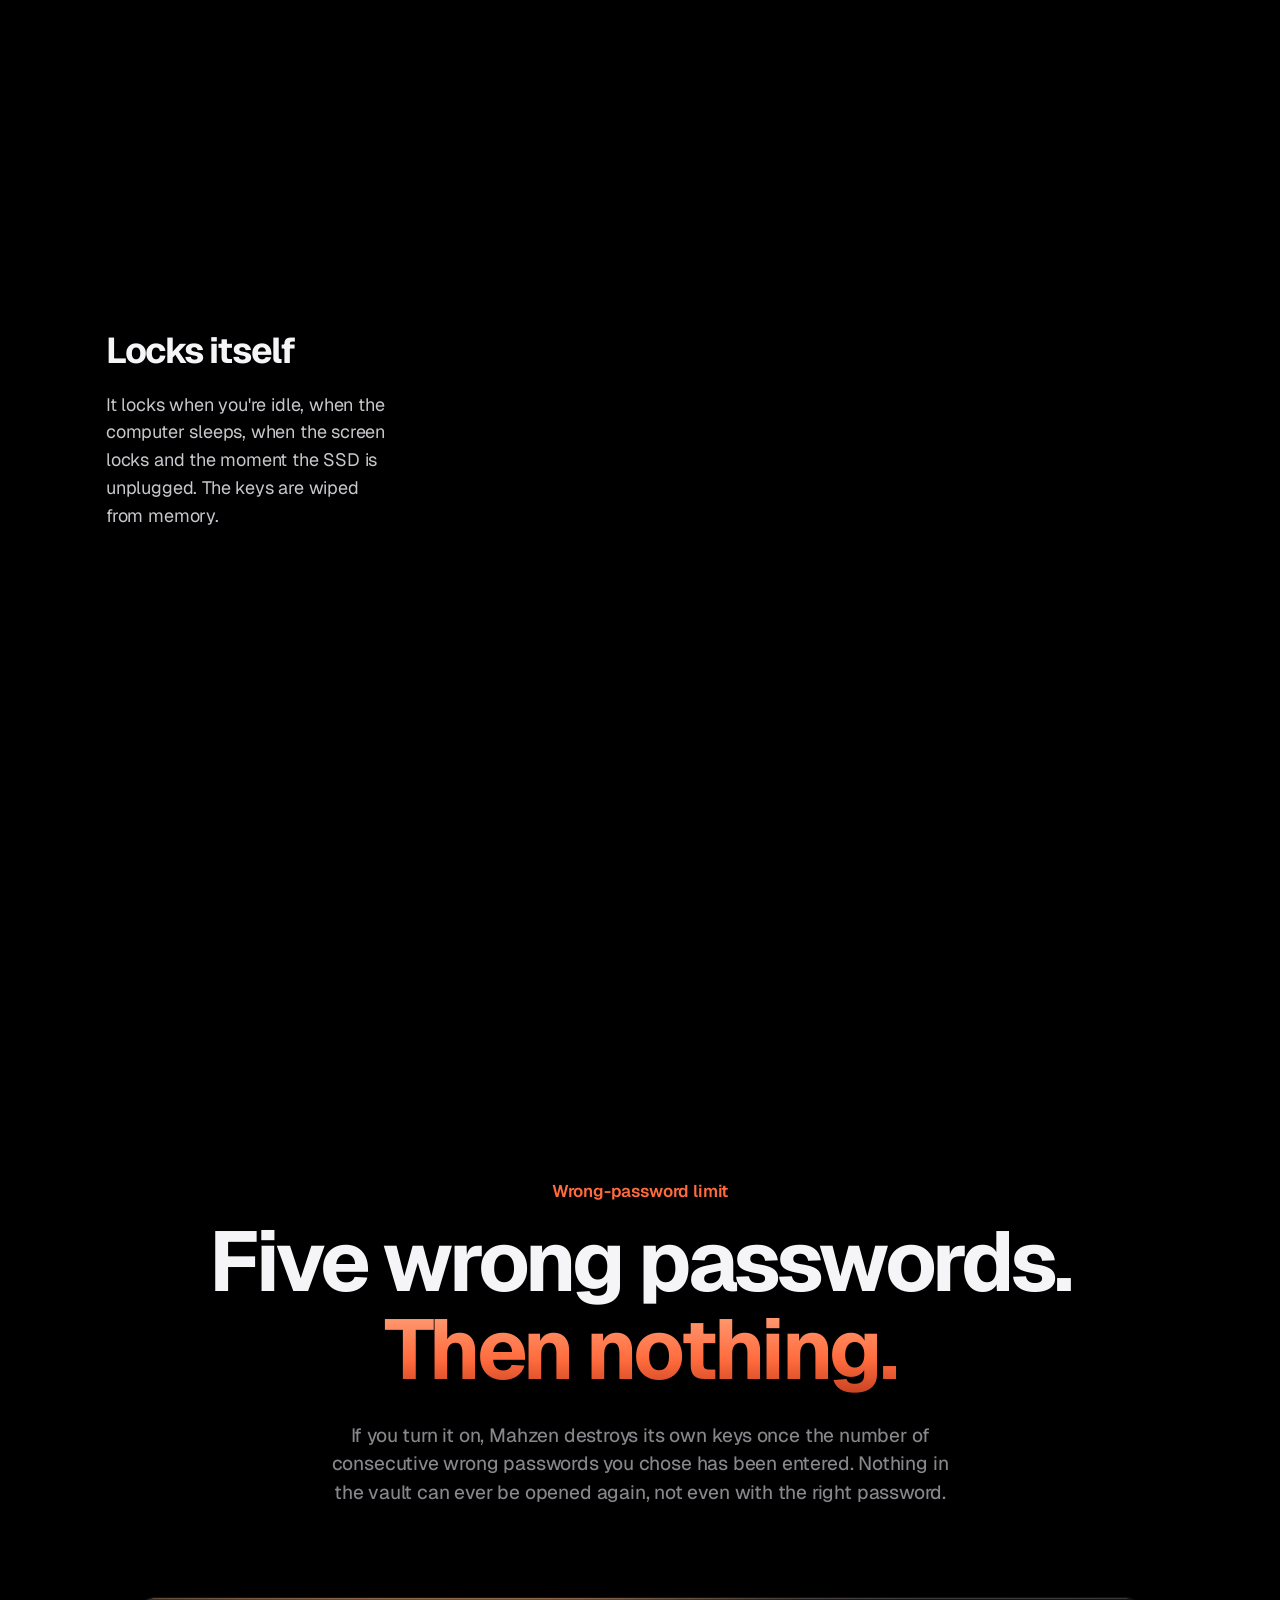
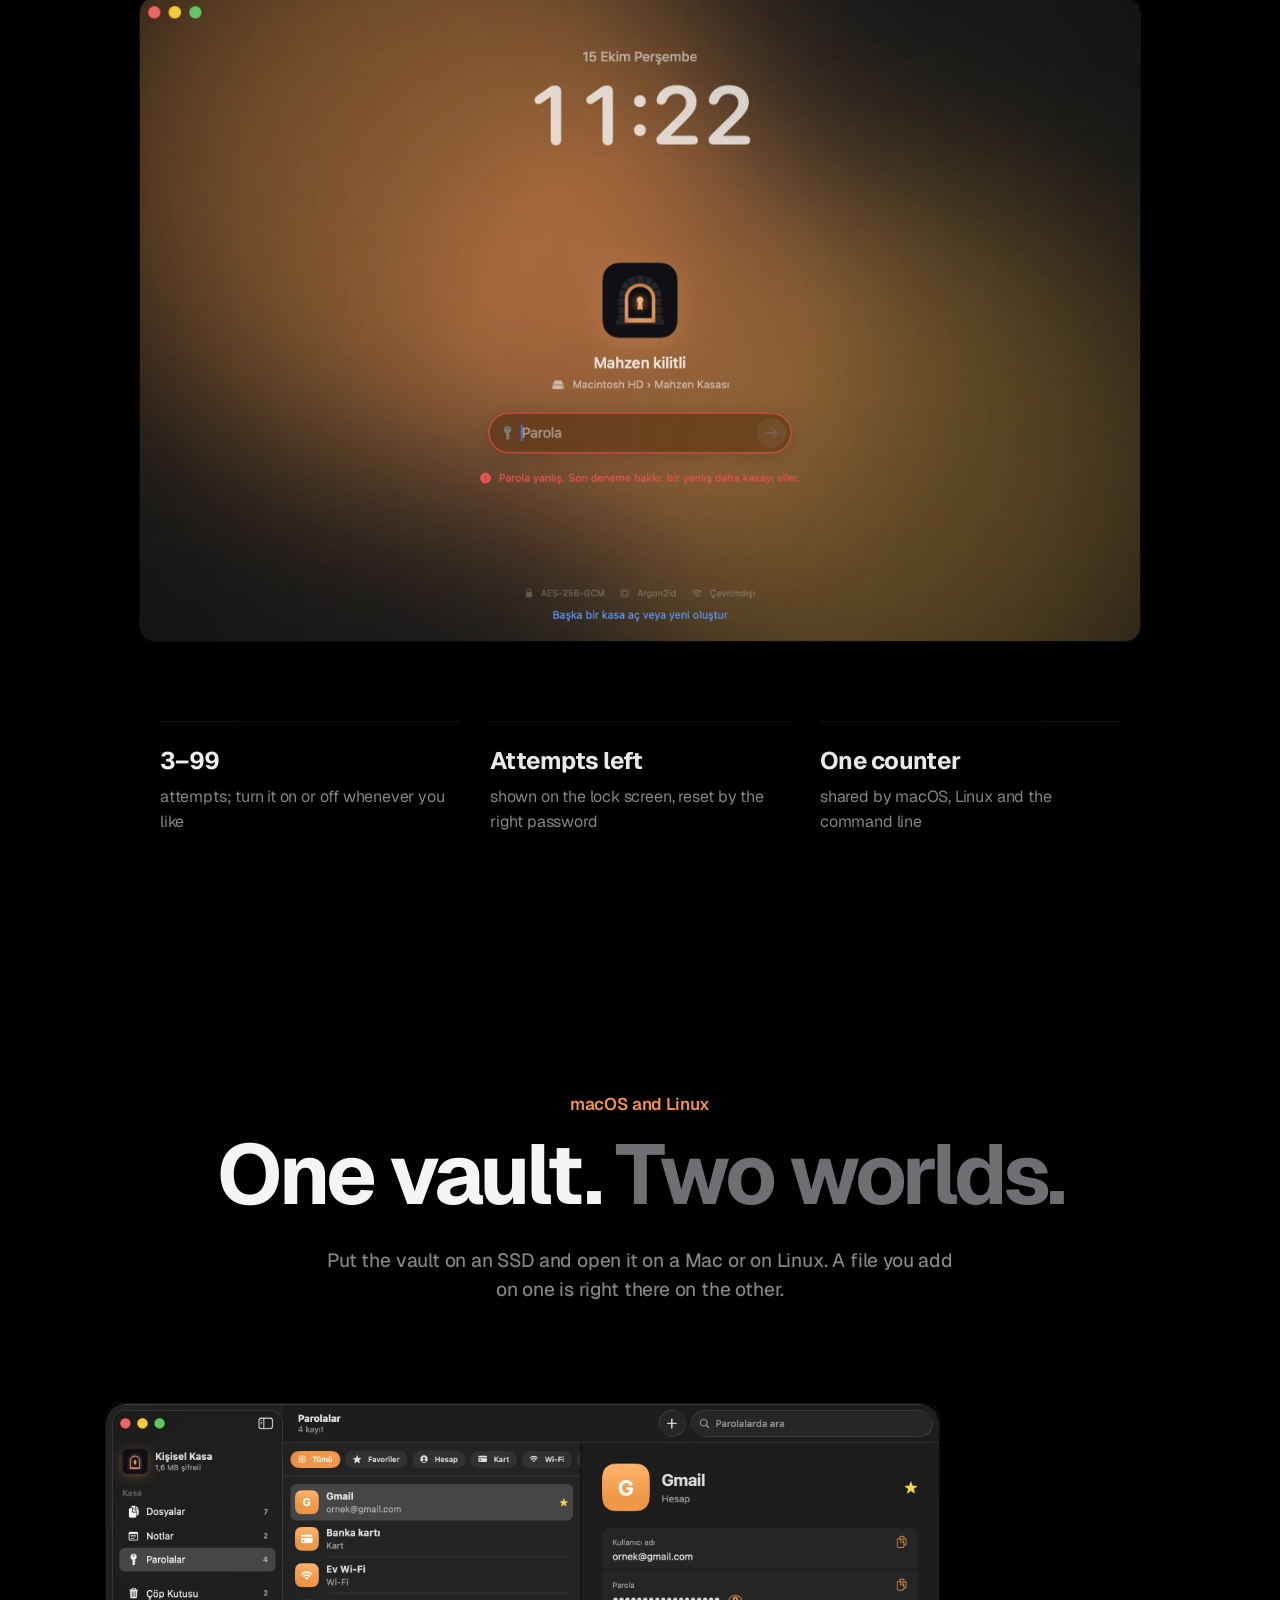
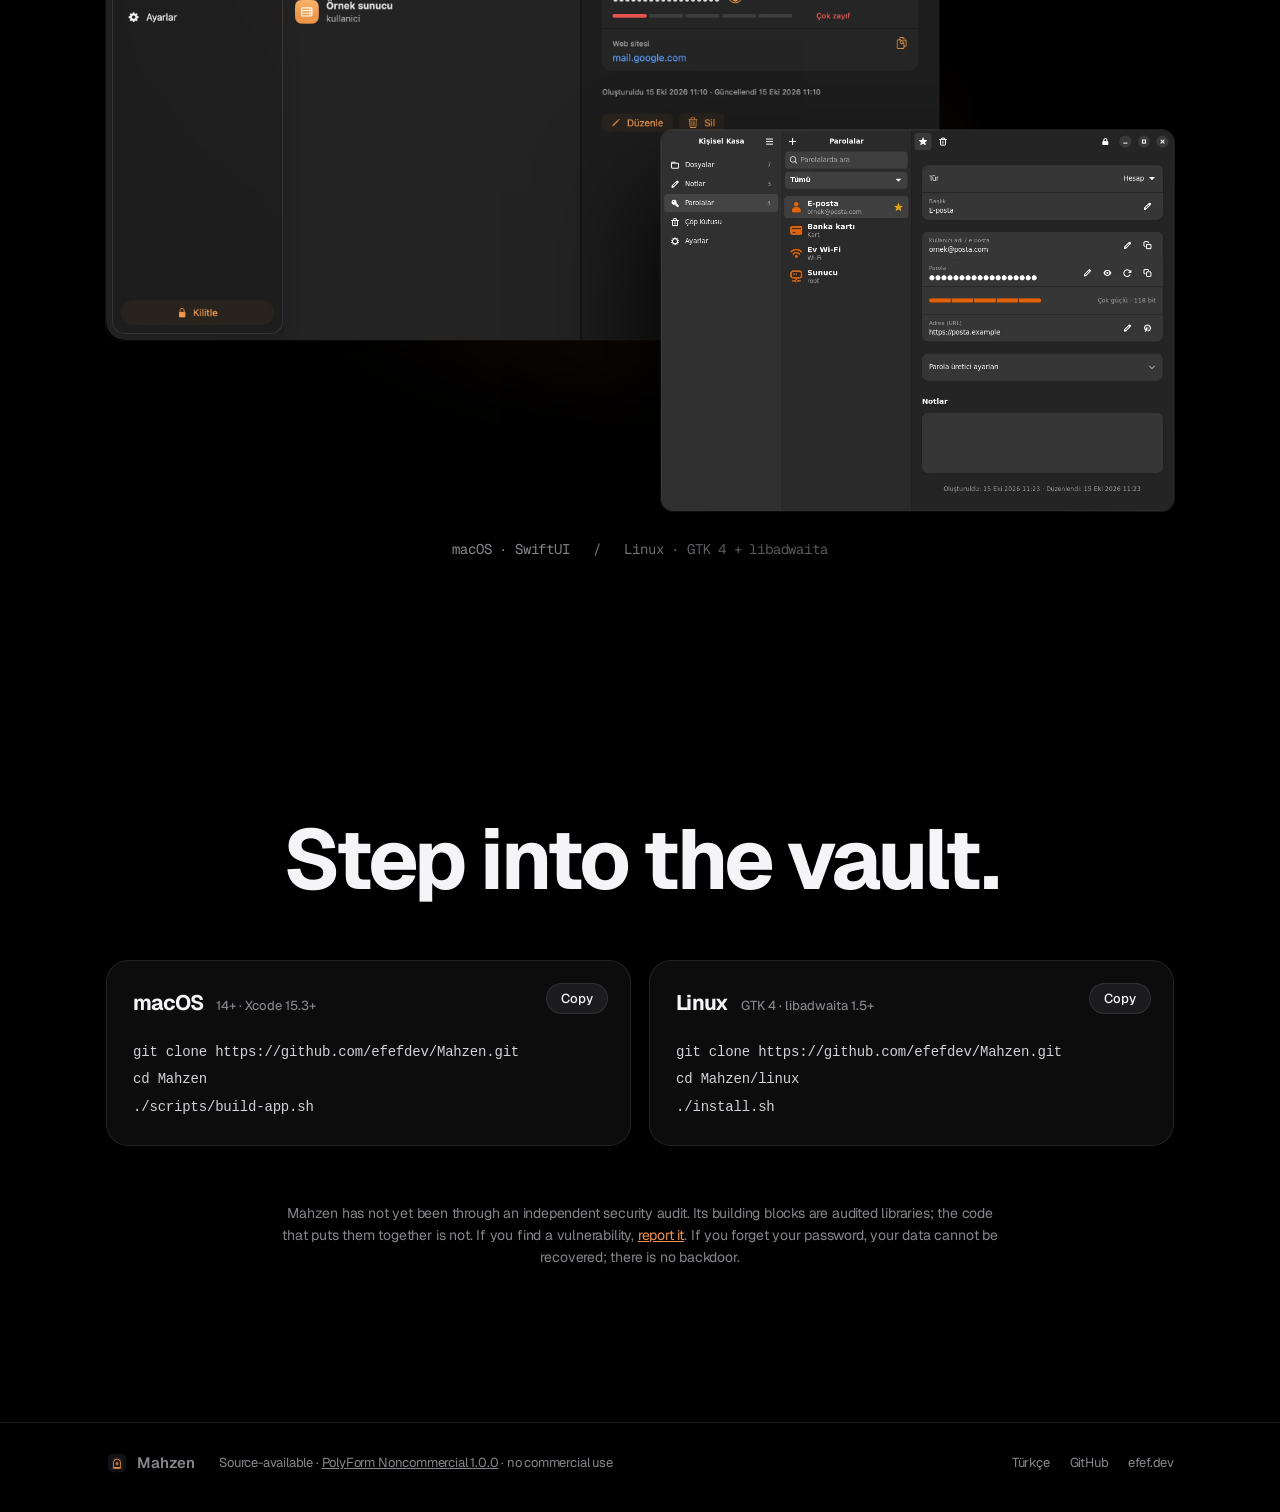
==== commit ae64106a: "README'ler İngilizce varsayılan, Telefonda Göster anlatıldı; sanal makine ağı uyarısı - README.md, S" ====
--- a/site/en/index.html
+++ b/site/en/index.html
@@ -170,7 +170,7 @@
         </div>
       </div>
       <p class="fine">Mahzen has not yet been through an independent security audit. Its building blocks are audited libraries;
-        the code that puts them together is not. If you find a vulnerability, <a href="https://github.com/efefdev/Mahzen/blob/main/SECURITY.en.md" rel="noopener">report it</a>.
+        the code that puts them together is not. If you find a vulnerability, <a href="https://github.com/efefdev/Mahzen/blob/main/SECURITY.md" rel="noopener">report it</a>.
         If you forget your password, your data cannot be recovered; there is no backdoor.</p>
     </section>
   </main>
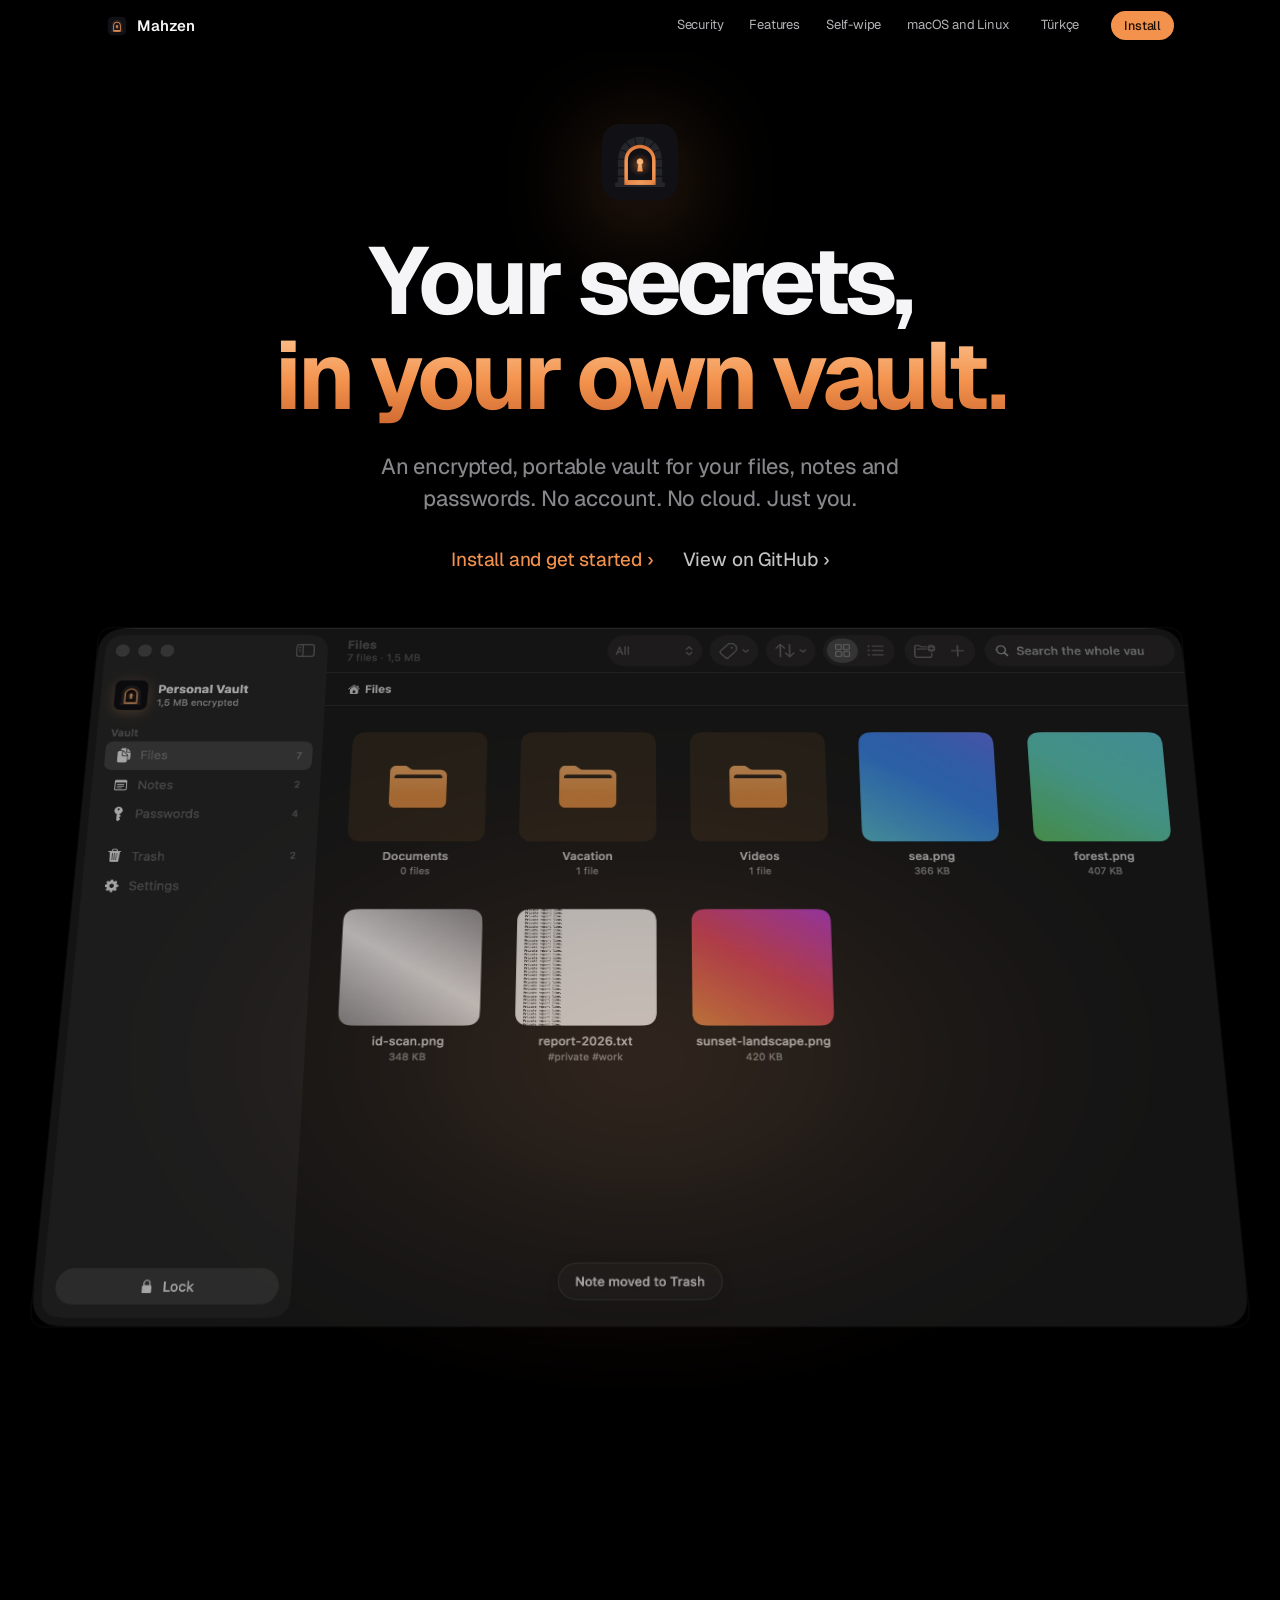
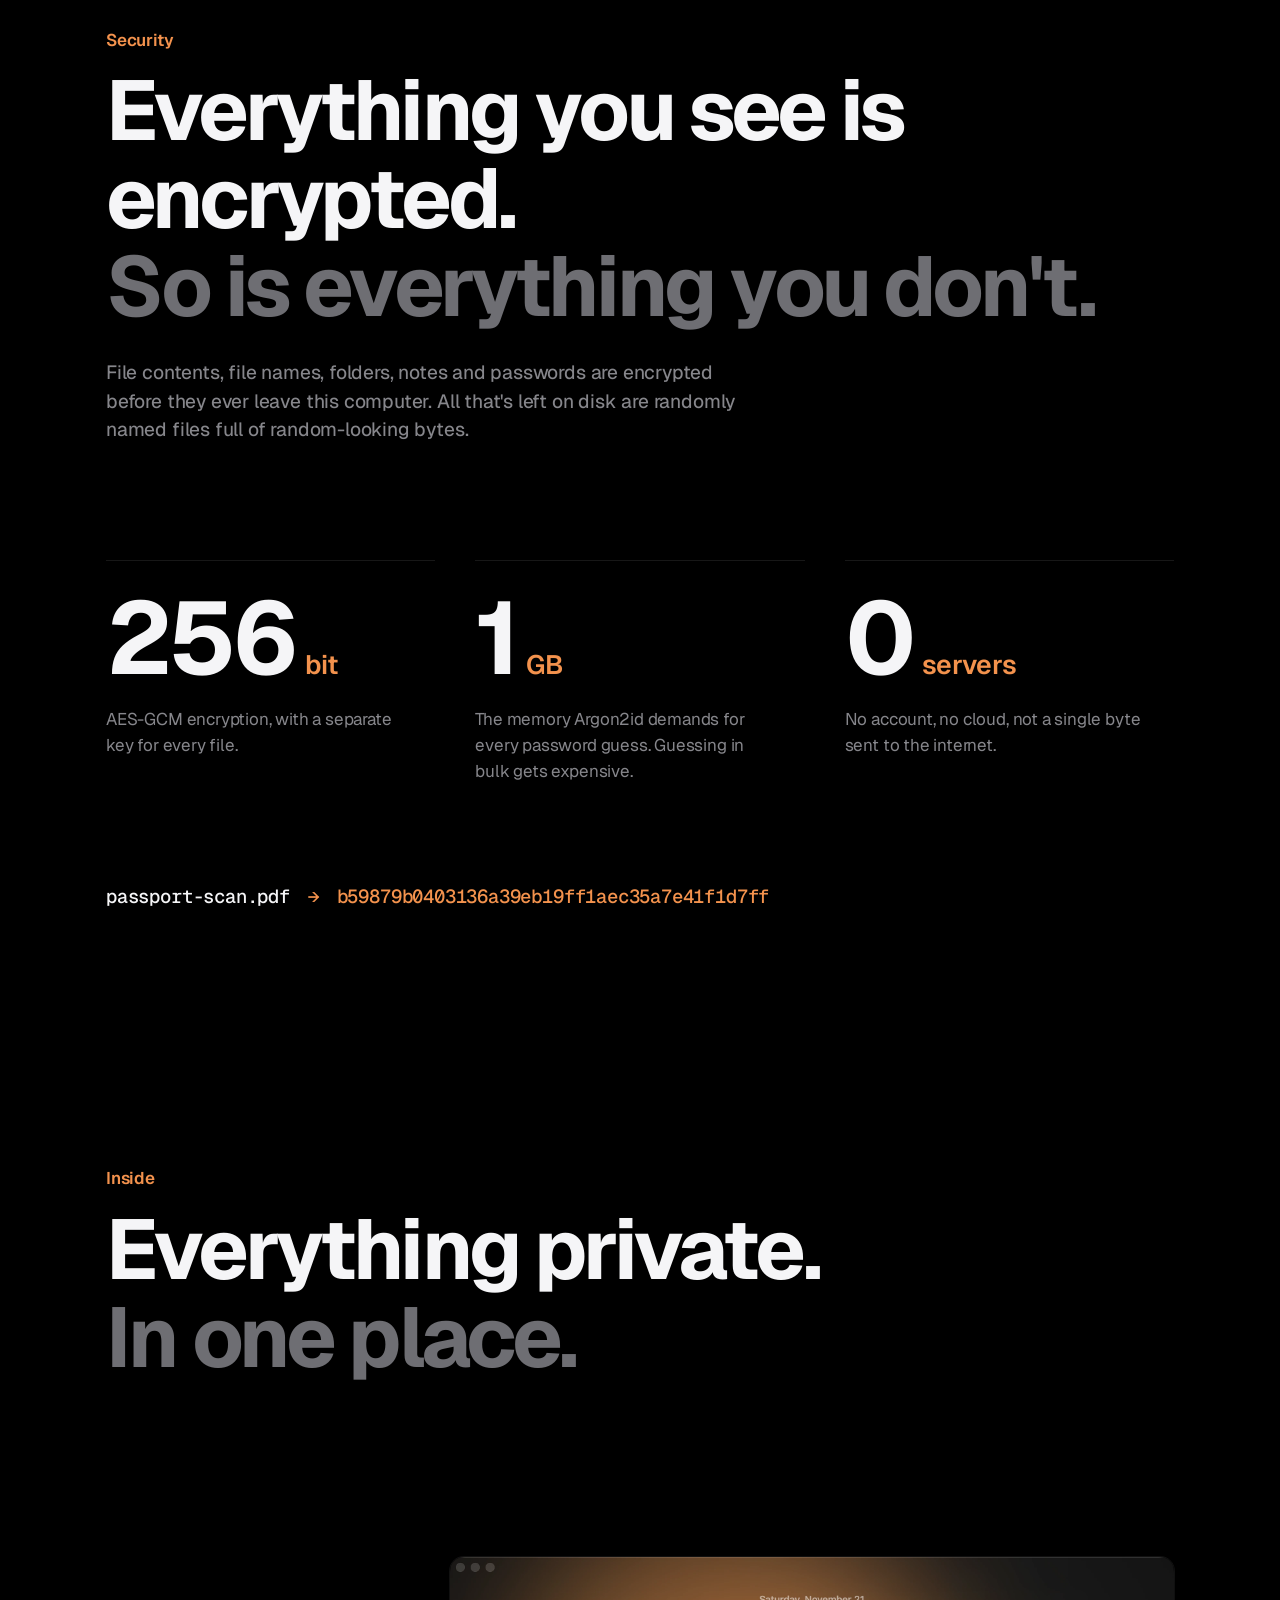
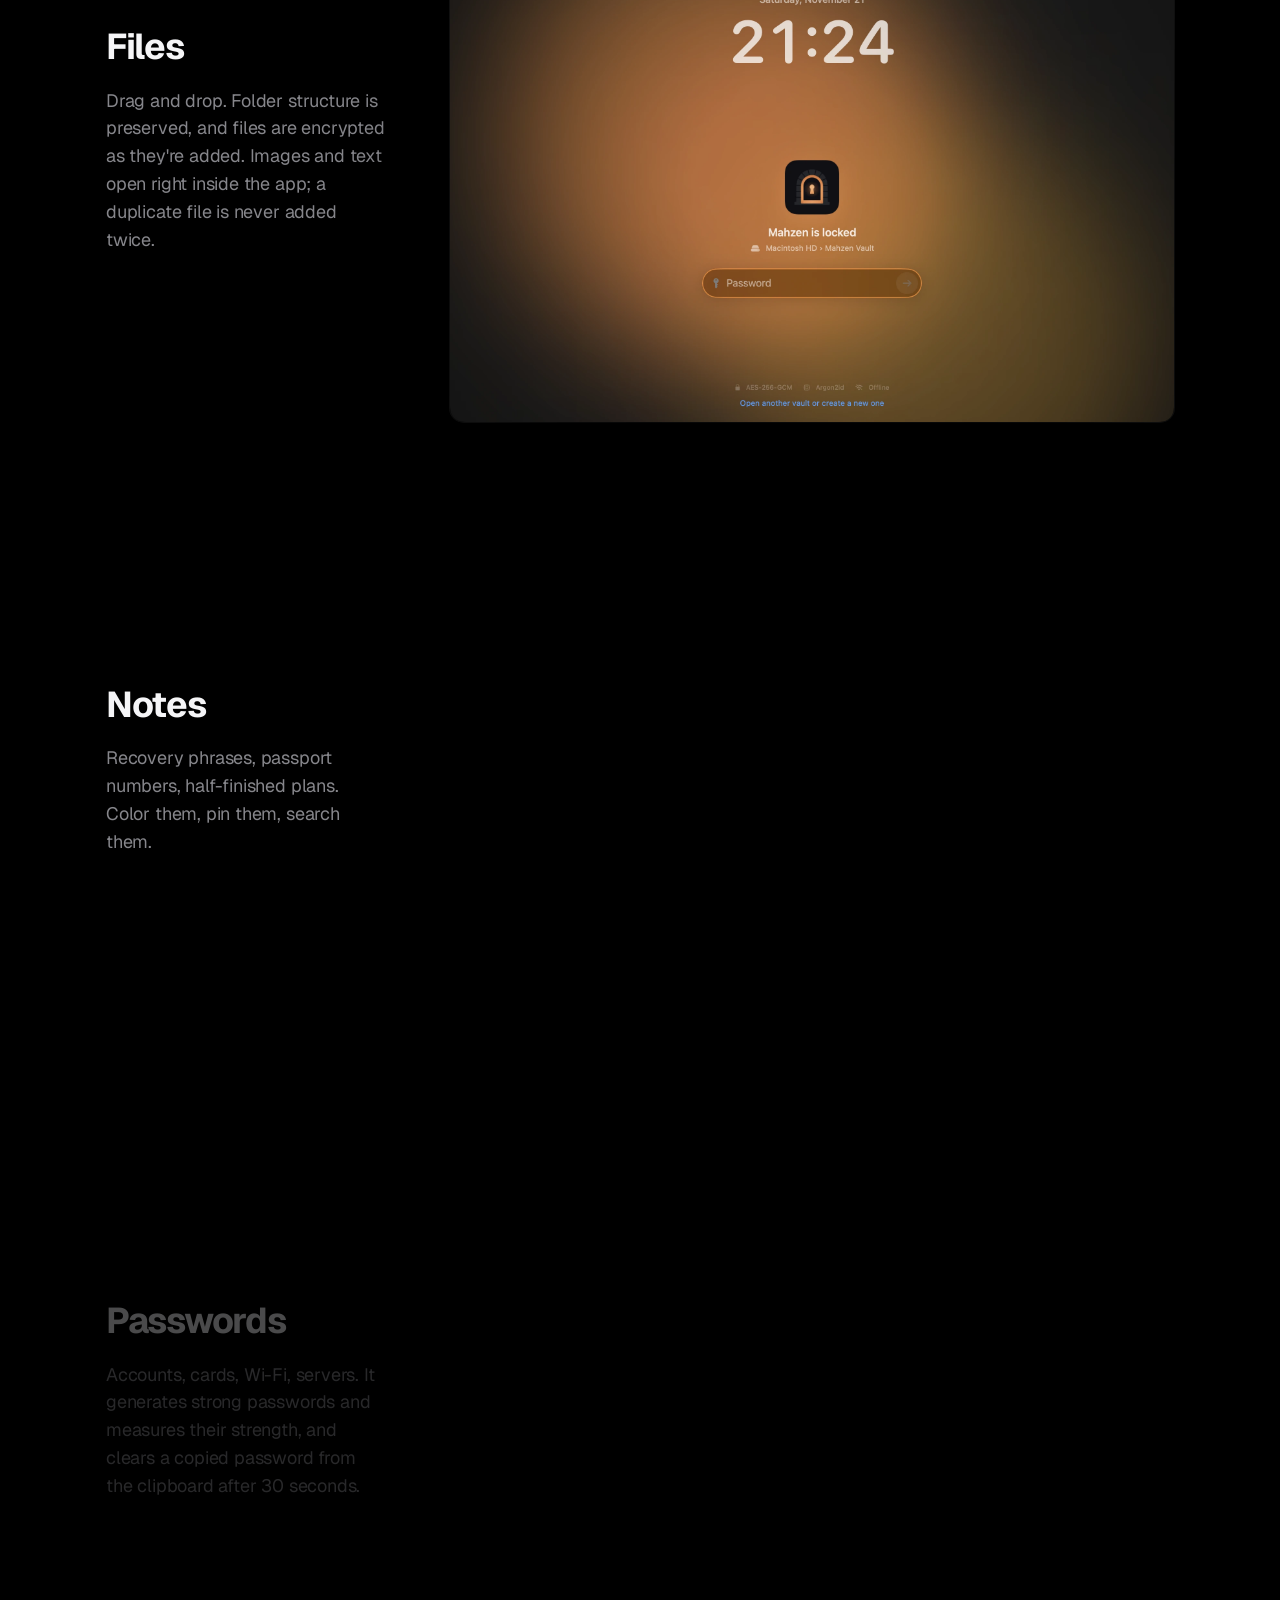
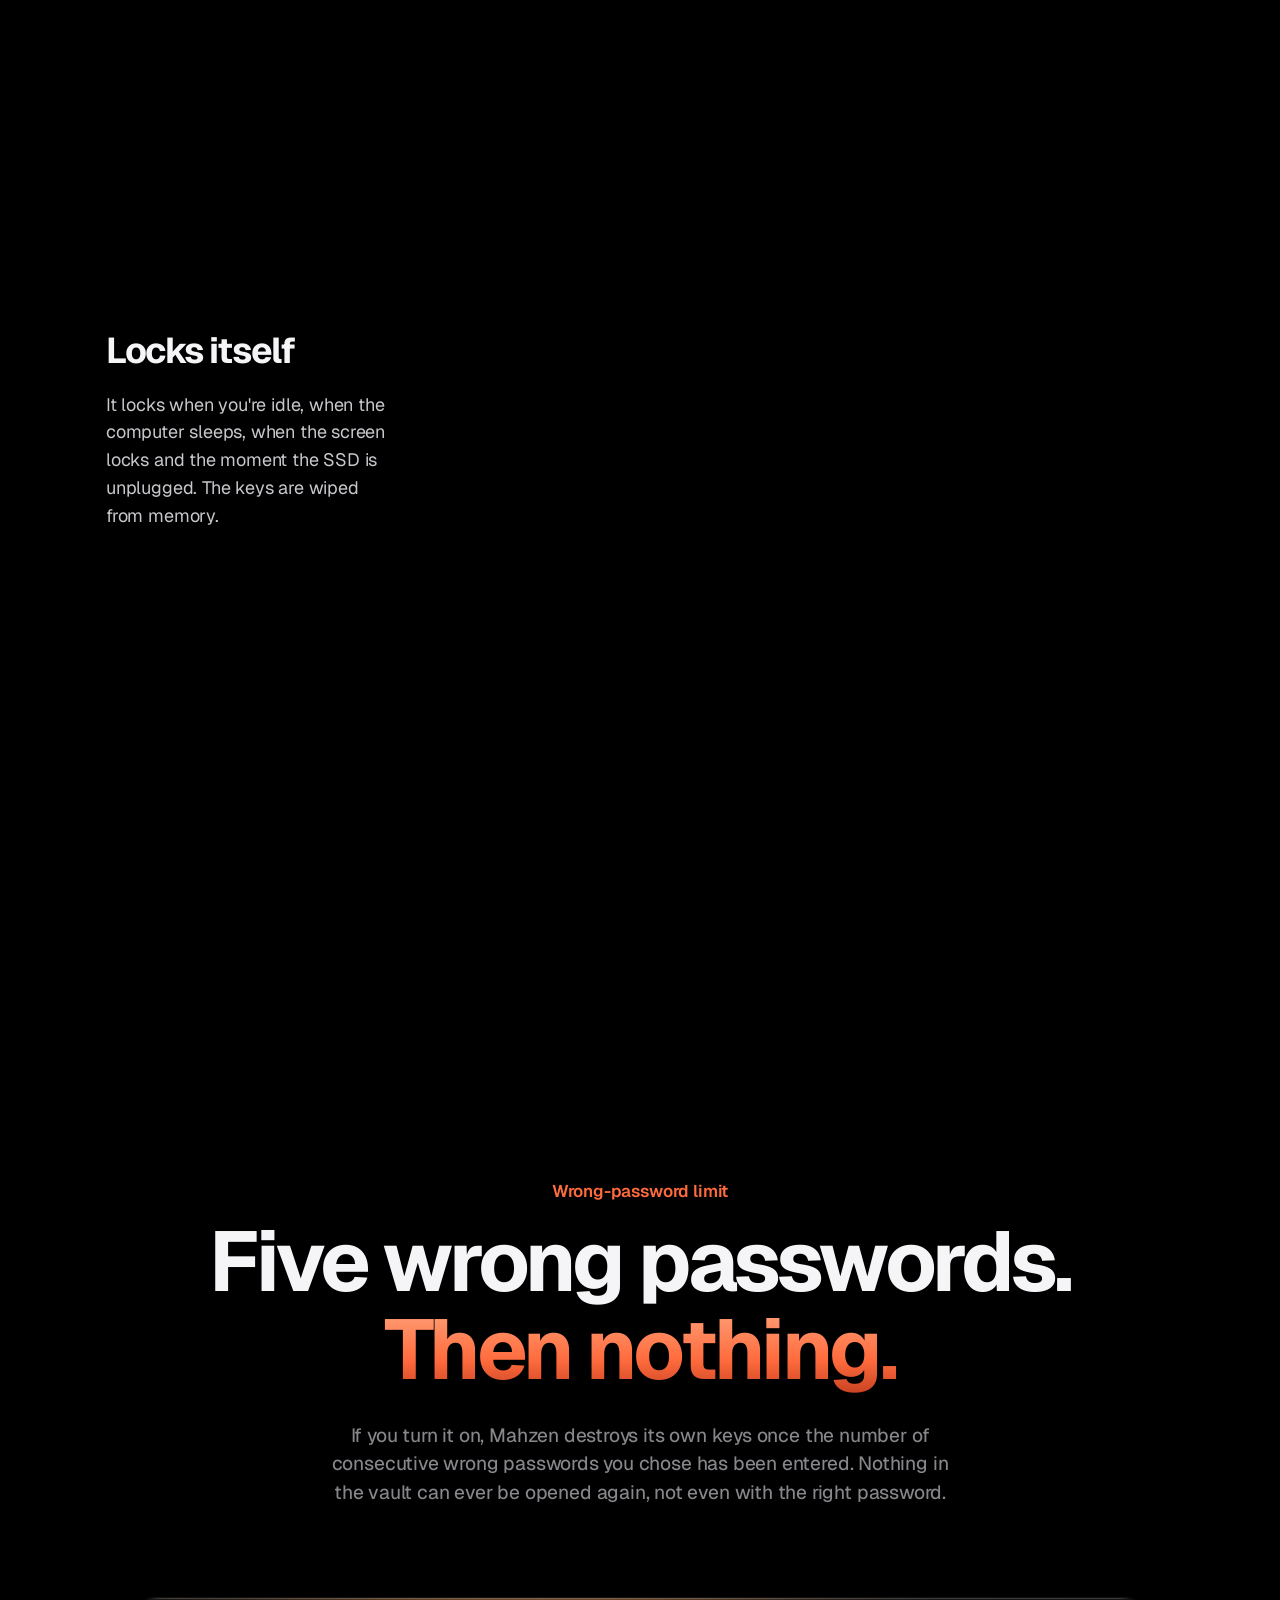
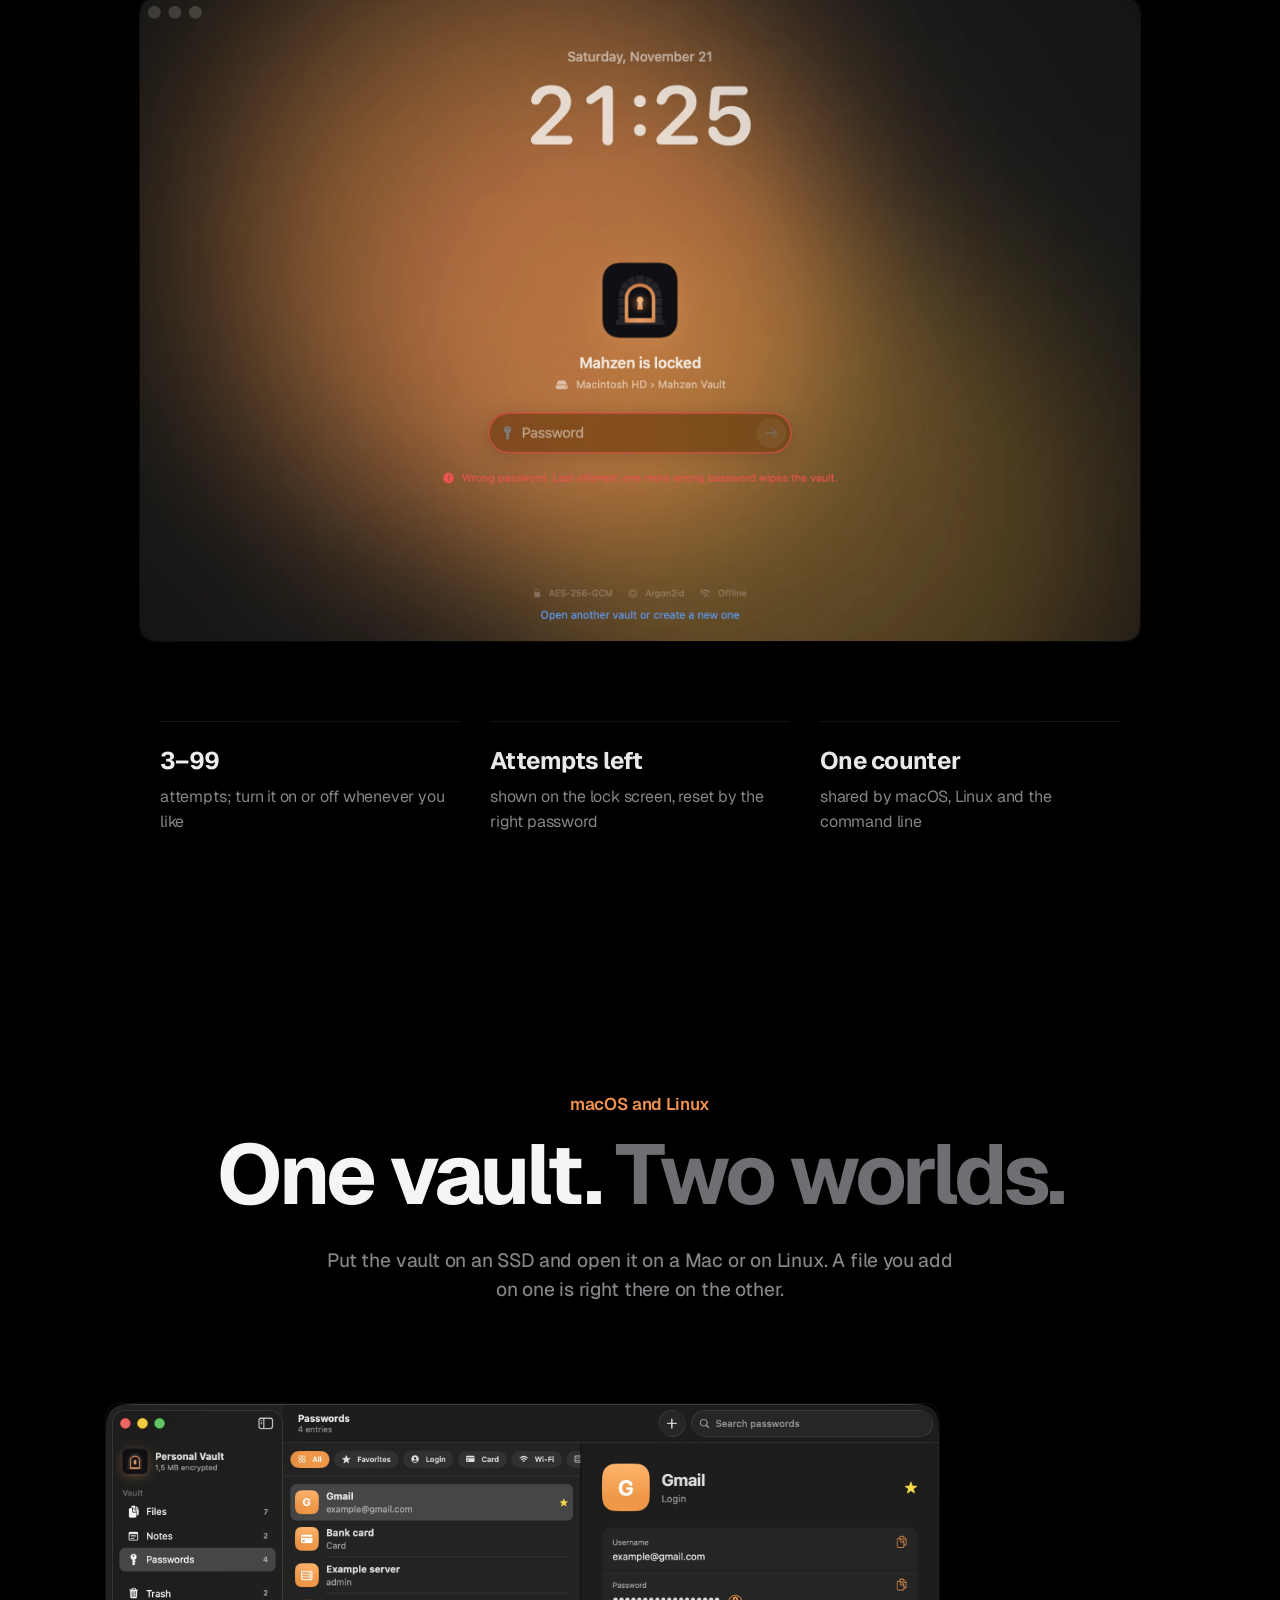
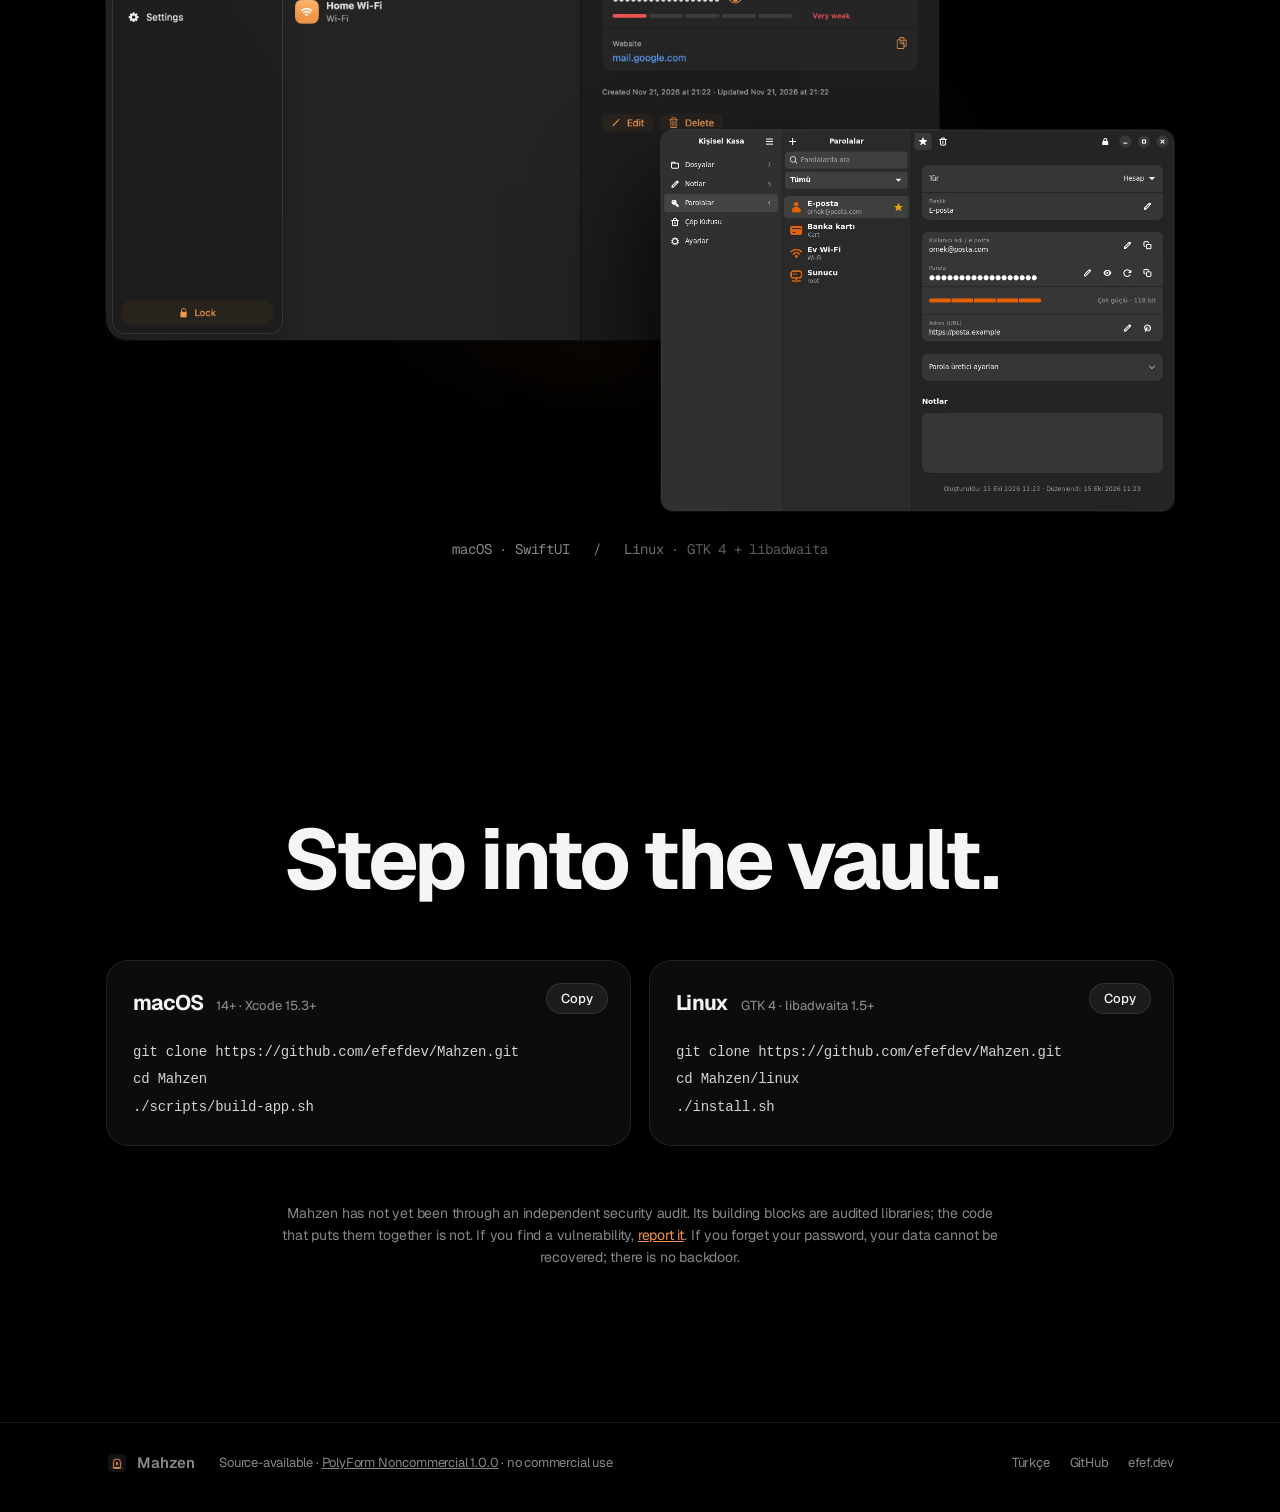
==== commit 80fdcff3: "İngilizce ekran görüntüleri ve paylaşım görseli; README görüntüleri tam çözünürlükte - İngilizce sit" ====
--- a/site/en/index.html
+++ b/site/en/index.html
@@ -17,7 +17,7 @@
   <meta property="og:url" content="https://mahzen.efef.dev/en/">
   <meta property="og:title" content="Mahzen — Your secrets, in your own vault.">
   <meta property="og:description" content="An offline, encrypted, portable vault for files, notes and passwords. macOS and Linux.">
-  <meta property="og:image" content="https://mahzen.efef.dev/img/og.png">
+  <meta property="og:image" content="https://mahzen.efef.dev/img/og-en.png">
   <meta name="twitter:card" content="summary_large_image">
   <link rel="preconnect" href="https://fonts.googleapis.com">
   <link rel="preconnect" href="https://fonts.gstatic.com" crossorigin>
@@ -54,7 +54,7 @@
       </div>
       <div class="stage" id="heroStage">
         <div class="stage-light" aria-hidden="true"></div>
-        <img class="shot shot-hero" src="../img/mac-dosyalar.webp" alt="Mahzen's Files screen on macOS" width="2240" height="1440" fetchpriority="high">
+        <img class="shot shot-hero" src="../img/en/mac-dosyalar.webp" alt="Mahzen's Files screen on macOS" width="2240" height="1440" fetchpriority="high">
       </div>
     </section>
 
@@ -109,10 +109,10 @@
         <div class="tour-sticky">
           <div class="tour-frame">
             <div class="stage-light small" aria-hidden="true"></div>
-            <img class="shot tour-shot is-on" src="../img/mac-dosyalar.webp" alt="Files screen" width="2240" height="1440" loading="lazy">
-            <img class="shot tour-shot" src="../img/mac-notlar.webp" alt="Notes screen" width="2240" height="1440" loading="lazy">
-            <img class="shot tour-shot" src="../img/mac-parolalar.webp" alt="Passwords screen" width="2240" height="1440" loading="lazy">
-            <img class="shot tour-shot" src="../img/mac-kilit.webp" alt="Lock screen" width="2240" height="1440" loading="lazy">
+            <img class="shot tour-shot is-on" src="../img/en/mac-dosyalar.webp" alt="Files screen" width="2240" height="1440" loading="lazy">
+            <img class="shot tour-shot" src="../img/en/mac-notlar.webp" alt="Notes screen" width="2240" height="1440" loading="lazy">
+            <img class="shot tour-shot" src="../img/en/mac-parolalar.webp" alt="Passwords screen" width="2240" height="1440" loading="lazy">
+            <img class="shot tour-shot" src="../img/en/mac-kilit.webp" alt="Lock screen" width="2240" height="1440" loading="lazy">
           </div>
         </div>
       </div>
@@ -128,7 +128,7 @@
       </div>
       <div class="wipe-stage">
         <div class="stage-light ember" aria-hidden="true"></div>
-        <img class="shot" src="../img/mac-son-hak.webp" alt="Lock screen: Wrong password. Last attempt: one more wrong password erases the vault." width="2240" height="1440" loading="lazy">
+        <img class="shot" src="../img/en/mac-son-hak.webp" alt="Lock screen: Wrong password. Last attempt: one more wrong password wipes the vault." width="2240" height="1440" loading="lazy">
       </div>
       <ul class="facts">
         <li><b>3–99</b><span>attempts; turn it on or off whenever you like</span></li>
@@ -145,7 +145,7 @@
         is right there on the other.</p>
       <div class="pair">
         <img class="shot pair-back" src="../img/linux-parolalar.webp" alt="Mahzen's Passwords screen on Linux" width="1024" height="760" loading="lazy">
-        <img class="shot pair-front" src="../img/mac-parolalar.webp" alt="Mahzen's Passwords screen on macOS" width="2240" height="1440" loading="lazy">
+        <img class="shot pair-front" src="../img/en/mac-parolalar.webp" alt="Mahzen's Passwords screen on macOS" width="2240" height="1440" loading="lazy">
       </div>
       <p class="caption">macOS · SwiftUI &nbsp;&nbsp;/&nbsp;&nbsp; Linux · GTK 4 + libadwaita</p>
     </section>
